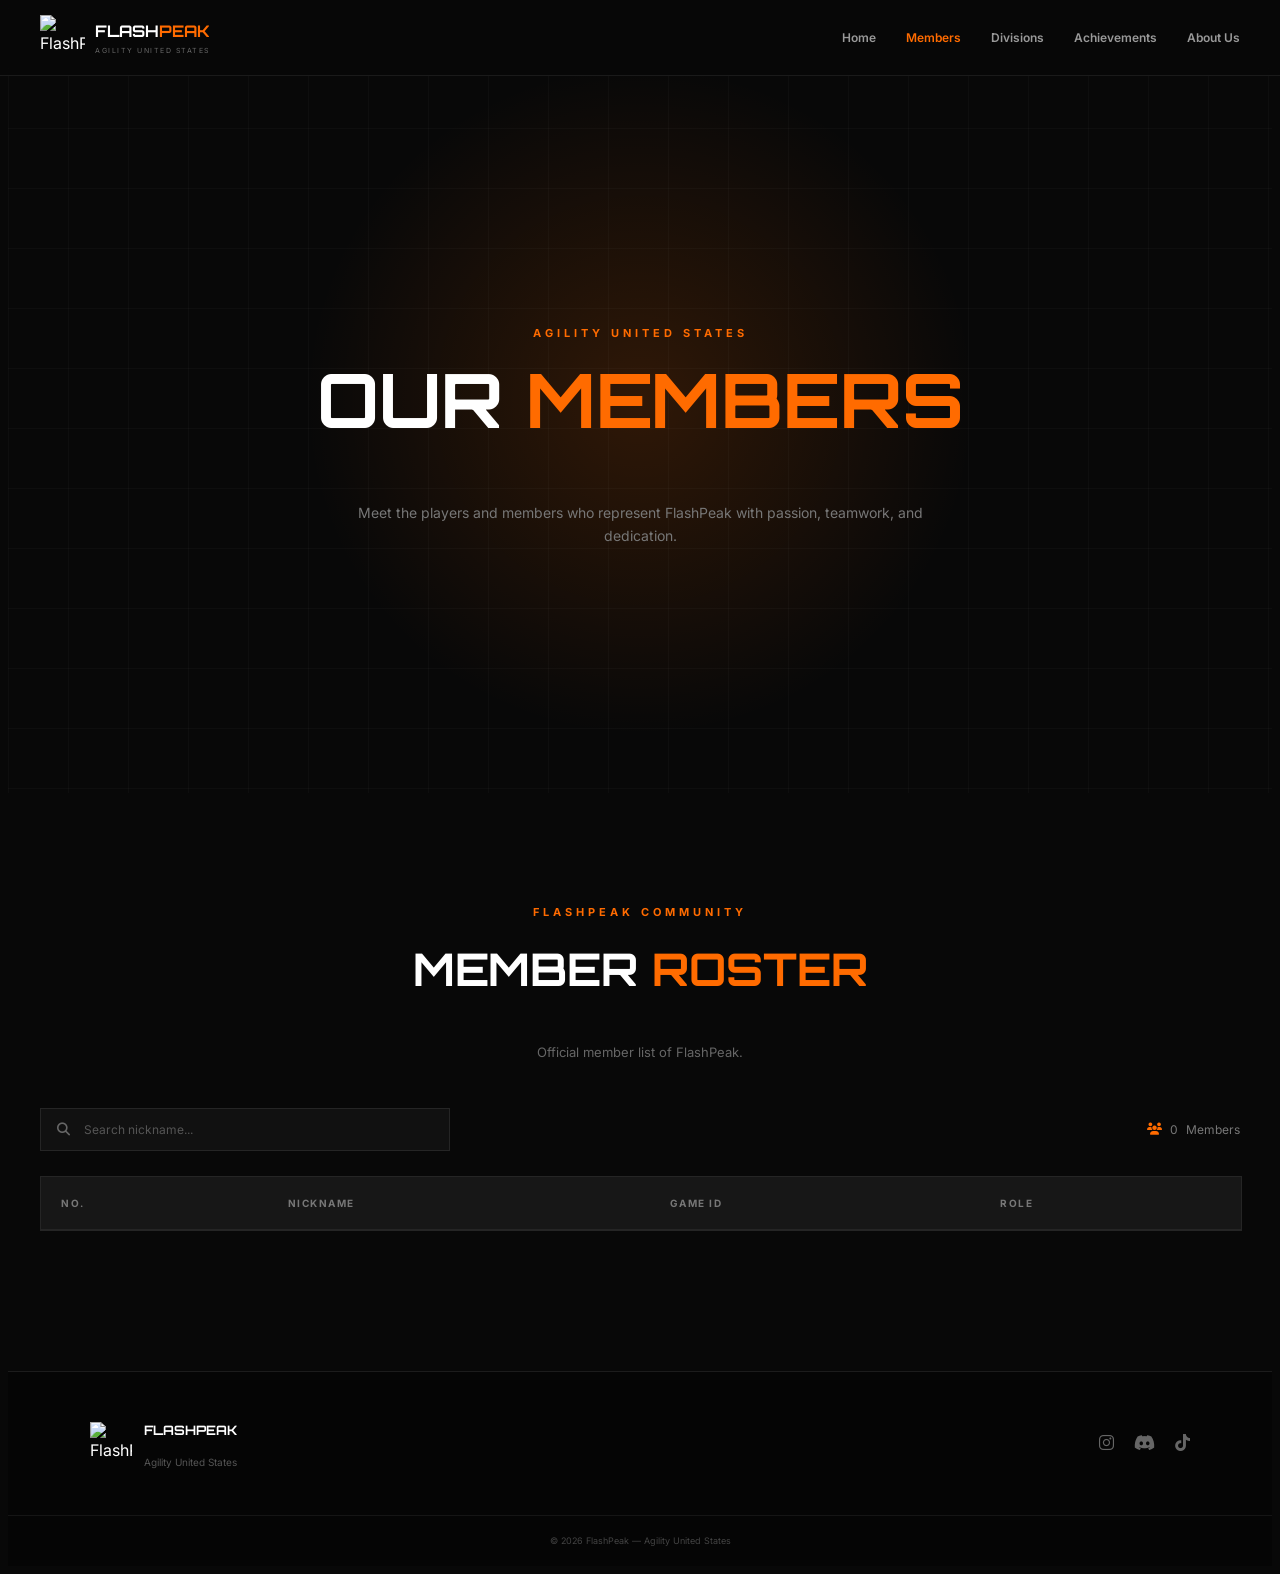
==== index.html @ 44b0809d "Update index.html" ====
<!DOCTYPE html>
<html lang="en">

<head>
    <meta charset="UTF-8">
    <meta name="viewport" content="width=device-width, initial-scale=1.0">

    <title>FlashPeak | Members</title>

    <!-- Google Font -->
    <link rel="preconnect" href="https://fonts.googleapis.com">
    <link rel="preconnect" href="https://fonts.gstatic.com" crossorigin>

    <link
        href="https://fonts.googleapis.com/css2?family=Inter:wght@400;500;600;700;800&family=Orbitron:wght@500;600;700;800&display=swap"
        rel="stylesheet">

    <!-- Font Awesome -->
    <link rel="stylesheet"
        href="https://cdnjs.cloudflare.com/ajax/libs/font-awesome/6.5.2/css/all.min.css">

    <link rel="stylesheet" href="style.css">
</head>

<body>

    <!-- ================= NAVBAR ================= -->

    <header class="navbar">

        <div class="nav-container">

            <a href="#" class="logo">

                <img src="assets/logo.png" alt="FlashPeak Logo">

                <div>
                    <span>FLASH</span><strong>PEAK</strong>
                    <small>AGILITY UNITED STATES</small>
                </div>

            </a>


            <nav class="nav-menu">

                <a href="#">Home</a>

                <a href="#" class="active">
                    Members
                </a>

                <a href="#">
                    Divisions
                </a>

                <a href="#">
                    Achievements
                </a>

                <a href="#">
                    About Us
                </a>

            </nav>


            <button class="menu-toggle" aria-label="Toggle menu">

                <i class="fa-solid fa-bars"></i>

            </button>

        </div>

    </header>


    <!-- ================= MEMBER HERO ================= -->

    <section class="member-hero">

        <div class="hero-content">

            <p class="label">
                AGILITY UNITED STATES
            </p>

            <h1>
                OUR <span>MEMBERS</span>
            </h1>

            <p>
                Meet the players and members who represent
                FlashPeak with passion, teamwork, and dedication.
            </p>

        </div>

    </section>


    <!-- ================= MEMBERS ================= -->

    <section class="members-section">

        <div class="section-title">

            <p class="label">
                FLASHPEAK COMMUNITY
            </p>

            <h2>
                MEMBER <span>ROSTER</span>
            </h2>

            <p>
                Official member list of FlashPeak.
            </p>

        </div>


        <!-- ================= SEARCH ================= -->

        <div class="member-tools">

            <div class="search-box">

                <i class="fa-solid fa-magnifying-glass"></i>

                <input
                    type="text"
                    id="searchMember"
                    placeholder="Search nickname..."
                    autocomplete="off">

            </div>


            <div class="member-count">

                <i class="fa-solid fa-users"></i>

                <span id="memberCount">0</span>

                Members

            </div>

        </div>


        <!-- ================= MEMBER TABLE ================= -->

        <div class="table-container">

            <table id="memberTable">

                <thead>

                    <tr>

                        <th>NO.</th>

                        <th>NICKNAME</th>

                        <th>GAME ID</th>

                        <th>ROLE</th>

                    </tr>

                </thead>


                <!--
                    DATA MEMBER AKAN DIMASUKKAN
                    OTOMATIS DARI GOOGLE SHEETS
                    MELALUI script.js
                -->

                <tbody id="memberTableBody">

                </tbody>


            </table>

        </div>

    </section>


    <!-- ================= FOOTER ================= -->

    <footer>

        <div class="footer-content">

            <div class="footer-brand">

                <img
                    src="assets/logo.png"
                    alt="FlashPeak">

                <div>

                    <h3>
                        FLASHPEAK
                    </h3>

                    <p>
                        Agility United States
                    </p>

                </div>

            </div>


            <div class="social">

                <a href="#" aria-label="Instagram">

                    <i class="fa-brands fa-instagram"></i>

                </a>


                <a href="#" aria-label="Discord">

                    <i class="fa-brands fa-discord"></i>

                </a>


                <a href="#" aria-label="TikTok">

                    <i class="fa-brands fa-tiktok"></i>

                </a>

            </div>

        </div>


        <div class="copyright">

            © 2026 FlashPeak — Agility United States

        </div>

    </footer>


    <!-- ================= JAVASCRIPT ================= -->

    <script src="script.js"></script>

</body>

</html>
---- style.css ----
```css
/* =====================================
   GLOBAL
===================================== */

* {
    margin: 0;
    padding: 0;
    box-sizing: border-box;
}

html {
    scroll-behavior: smooth;
}

body {
    font-family: "Inter", sans-serif;
    background: #080808;
    color: #ffffff;
    line-height: 1.6;
}

a {
    text-decoration: none;
    color: inherit;
}

button,
input {
    font-family: inherit;
}

:root {
    --orange: #ff6b00;
    --orange-light: #ff9138;
    --dark: #080808;
    --dark-2: #101010;
    --dark-3: #171717;
    --border: #252525;
    --gray: #888;
}


/* =====================================
   NAVBAR
===================================== */

.navbar {
    position: fixed;
    top: 0;
    left: 0;

    width: 100%;

    z-index: 1000;

    background: rgba(8, 8, 8, 0.92);

    backdrop-filter: blur(15px);

    border-bottom: 1px solid rgba(255,255,255,0.08);
}

.nav-container {
    max-width: 1200px;

    margin: auto;

    padding: 15px 30px;

    display: flex;
    align-items: center;
    justify-content: space-between;
}


/* LOGO */

.logo {
    display: flex;
    align-items: center;

    gap: 10px;
}

.logo img {
    width: 45px;
    height: 45px;

    object-fit: contain;
}

.logo span {
    font-family: "Orbitron", sans-serif;

    font-size: 16px;

    font-weight: 700;
}

.logo strong {
    font-family: "Orbitron", sans-serif;

    color: var(--orange);

    font-size: 16px;
}

.logo small {
    display: block;

    color: #666;

    font-size: 7px;

    letter-spacing: 1.5px;
}


/* NAV MENU */

.nav-menu {
    display: flex;

    gap: 30px;
}

.nav-menu a {
    color: #999;

    font-size: 12px;

    font-weight: 600;

    transition: 0.3s;
}

.nav-menu a:hover,
.nav-menu a.active {
    color: var(--orange);
}


/* MOBILE BUTTON */

.menu-toggle {
    display: none;

    background: none;

    border: none;

    color: white;

    font-size: 22px;

    cursor: pointer;
}


/* =====================================
   HERO
===================================== */

.member-hero {
    min-height: 65vh;

    display: flex;
    align-items: center;
    justify-content: center;

    text-align: center;

    padding: 130px 25px 70px;

    position: relative;

    background:
        radial-gradient(
            circle at center,
            rgba(255, 107, 0, 0.16),
            transparent 45%
        ),
        #080808;

    overflow: hidden;
}


/* Grid background */

.member-hero::before {

    content: "";

    position: absolute;

    inset: 0;

    background-image:
        linear-gradient(
            rgba(255,255,255,0.025) 1px,
            transparent 1px
        ),
        linear-gradient(
            90deg,
            rgba(255,255,255,0.025) 1px,
            transparent 1px
        );

    background-size: 60px 60px;
}


.hero-content {
    position: relative;

    max-width: 700px;
}

.label {
    color: var(--orange);

    font-size: 11px;

    font-weight: 700;

    letter-spacing: 4px;
}

.hero-content h1 {
    margin-top: 15px;

    font-family: "Orbitron", sans-serif;

    font-size: clamp(40px, 7vw, 75px);

    line-height: 1.1;
}

.hero-content h1 span {
    color: var(--orange);
}

.hero-content > p:last-child {
    max-width: 600px;

    margin: 20px auto 0;

    color: #777;

    font-size: 14px;
}


/* =====================================
   MEMBERS SECTION
===================================== */

.members-section {

    max-width: 1200px;

    margin: auto;

    padding: 100px 30px;
}


/* SECTION TITLE */

.section-title {
    text-align: center;

    margin-bottom: 45px;
}

.section-title h2 {
    margin-top: 10px;

    font-family: "Orbitron", sans-serif;

    font-size: clamp(30px, 5vw, 45px);
}

.section-title h2 span {
    color: var(--orange);
}

.section-title > p:last-child {
    margin-top: 10px;

    color: #666;

    font-size: 13px;
}


/* =====================================
   SEARCH
===================================== */

.member-tools {

    display: flex;

    align-items: center;

    justify-content: space-between;

    gap: 20px;

    margin-bottom: 25px;
}


.search-box {

    width: 350px;

    position: relative;
}


.search-box i {

    position: absolute;

    left: 17px;

    top: 50%;

    transform: translateY(-50%);

    color: #666;

    font-size: 13px;
}


.search-box input {

    width: 100%;

    padding: 13px 15px 13px 43px;

    background: #111;

    border: 1px solid var(--border);

    outline: none;

    color: white;

    font-size: 12px;

    transition: 0.3s;
}


.search-box input:focus {

    border-color: var(--orange);
}


.search-box input::placeholder {

    color: #555;
}


.member-count {

    color: #777;

    font-size: 12px;

    display: flex;

    align-items: center;

    gap: 8px;
}


.member-count i {

    color: var(--orange);
}


/* =====================================
   TABLE
===================================== */

.table-container {

    width: 100%;

    overflow-x: auto;

    background: #101010;

    border: 1px solid var(--border);
}


table {

    width: 100%;

    border-collapse: collapse;

    min-width: 650px;
}


thead {

    background: #171717;
}


th {

    padding: 18px 20px;

    text-align: left;

    color: #777;

    font-size: 10px;

    letter-spacing: 1.5px;

    font-weight: 700;

    border-bottom: 1px solid var(--border);
}


td {

    padding: 17px 20px;

    border-bottom: 1px solid #1d1d1d;

    font-size: 13px;

    color: #aaa;
}


tbody tr {

    transition: 0.25s;
}


tbody tr:hover {

    background: #171717;
}


tbody tr:last-child td {

    border-bottom: none;
}


/* NUMBER */

td:first-child {

    width: 70px;

    color: #555;

    font-family: "Orbitron", sans-serif;

    font-size: 10px;
}


/* NICKNAME */

.nickname {

    color: white;

    font-weight: 700;
}


/* GAME ID */

td:nth-child(3) {

    color: #777;

    font-family: monospace;

    letter-spacing: 1px;
}


/* =====================================
   ROLE
===================================== */

.role {

    display: inline-flex;

    align-items: center;

    gap: 7px;

    padding: 6px 10px;

    font-size: 9px;

    font-weight: 700;

    text-transform: uppercase;

    letter-spacing: 0.5px;
}


/* LEADER */

.role.leader {

    color: var(--orange);

    background: rgba(255, 107, 0, 0.1);

    border: 1px solid rgba(255, 107, 0, 0.2);
}


/* CAPTAIN */

.role.captain {

    color: #ff9b55;

    background: rgba(255, 155, 85, 0.08);

    border: 1px solid rgba(255, 155, 85, 0.18);
}


/* PLAYER */

.role.player {

    color: #aaa;

    background: #1a1a1a;

    border: 1px solid #292929;
}


/* STAFF */

.role.staff {

    color: #ddd;

    background: #202020;

    border: 1px solid #303030;
}


/* =====================================
   FOOTER
===================================== */

footer {

    margin-top: 40px;

    background: #050505;

    border-top: 1px solid #1c1c1c;
}


.footer-content {

    max-width: 1100px;

    margin: auto;

    padding: 35px 30px;

    display: flex;

    justify-content: space-between;

    align-items: center;
}


.footer-brand {

    display: flex;

    align-items: center;

    gap: 12px;
}


.footer-brand img {

    width: 42px;

    height: 42px;

    object-fit: contain;
}


.footer-brand h3 {

    font-family: "Orbitron", sans-serif;

    font-size: 13px;
}


.footer-brand p {

    color: #555;

    font-size: 10px;
}


.social {

    display: flex;

    gap: 20px;
}


.social a {

    color: #666;

    font-size: 17px;

    transition: 0.3s;
}


.social a:hover {

    color: var(--orange);
}


.copyright {

    border-top: 1px solid #151515;

    text-align: center;

    padding: 18px;

    color: #444;

    font-size: 9px;
}


/* =====================================
   RESPONSIVE
===================================== */

@media (max-width: 750px) {

    .nav-menu {

        display: none;

        position: absolute;

        top: 75px;

        left: 0;

        width: 100%;

        padding: 25px 30px;

        background: #0c0c0c;

        border-bottom: 1px solid #222;

        flex-direction: column;

        gap: 20px;
    }


    .nav-menu.show {

        display: flex;
    }


    .menu-toggle {

        display: block;
    }


    .member-tools {

        flex-direction: column;

        align-items: stretch;
    }


    .search-box {

        width: 100%;
    }


    .member-count {

        justify-content: flex-end;
    }

}


@media (max-width: 500px) {

    .nav-container {

        padding: 13px 20px;
    }


    .members-section {

        padding: 80px 20px;
    }


    .member-hero {

        min-height: 55vh;
    }


    .hero-content h1 {

        font-size: 38px;
    }


    .table-container {

        border-left: none;

        border-right: none;
    }


    .footer-content {

        flex-direction: column;

        gap: 25px;

        text-align: center;
    }

}
```
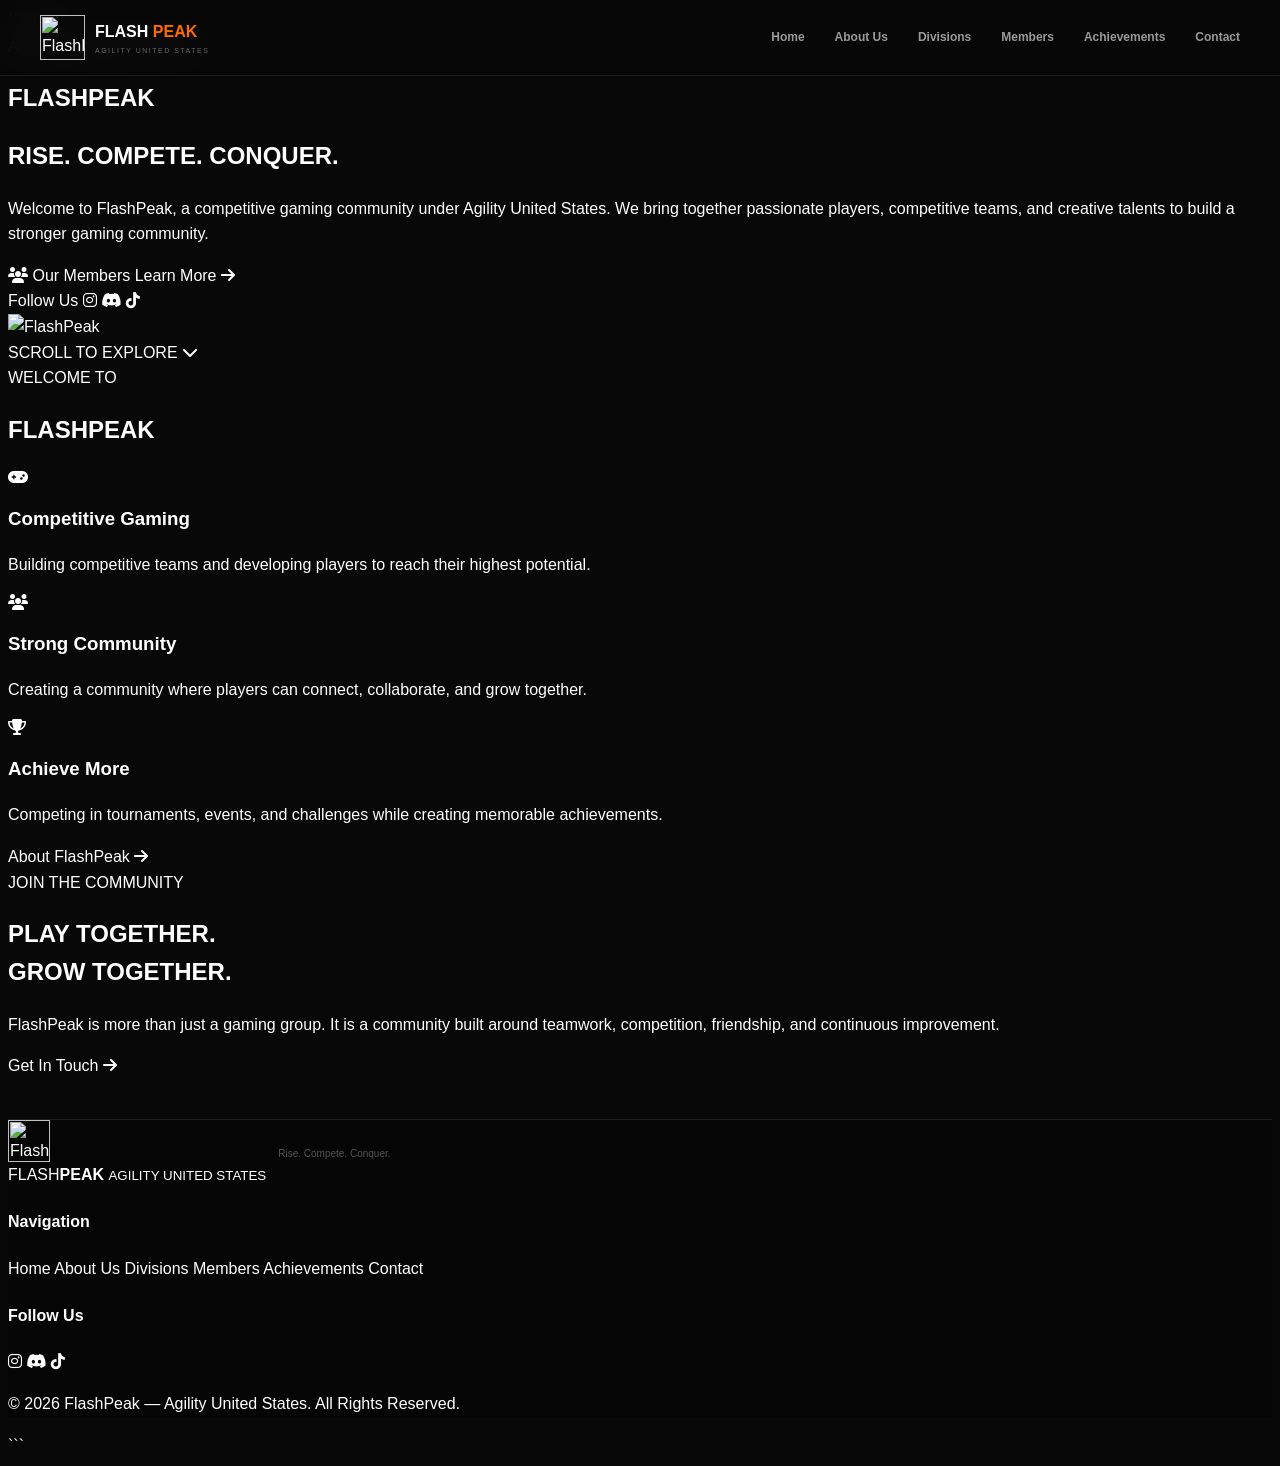
==== commit 1b622d6c: "Update index.html" ====
--- a/index.html
+++ b/index.html
@@ -1,264 +1,660 @@
+```html
 <!DOCTYPE html>
 <html lang="en">
 
 <head>
+
     <meta charset="UTF-8">
     <meta name="viewport" content="width=device-width, initial-scale=1.0">
 
-    <title>FlashPeak | Members</title>
-
-    <!-- Google Font -->
-    <link rel="preconnect" href="https://fonts.googleapis.com">
-    <link rel="preconnect" href="https://fonts.gstatic.com" crossorigin>
-
+    <title>FlashPeak | Agility United States</title>
+
+    <!-- Font Awesome -->
     <link
-        href="https://fonts.googleapis.com/css2?family=Inter:wght@400;500;600;700;800&family=Orbitron:wght@500;600;700;800&display=swap"
-        rel="stylesheet">
-
-    <!-- Font Awesome -->
-    <link rel="stylesheet"
-        href="https://cdnjs.cloudflare.com/ajax/libs/font-awesome/6.5.2/css/all.min.css">
-
+        rel="stylesheet"
+        href="https://cdnjs.cloudflare.com/ajax/libs/font-awesome/6.5.2/css/all.min.css"
+    >
+
+    <!-- CSS -->
     <link rel="stylesheet" href="style.css">
+
 </head>
 
+
 <body>
 
-    <!-- ================= NAVBAR ================= -->
+
+    <!-- ==============================
+         NAVBAR
+    ============================== -->
 
     <header class="navbar">
 
         <div class="nav-container">
 
-            <a href="#" class="logo">
-
-                <img src="assets/logo.png" alt="FlashPeak Logo">
-
-                <div>
-                    <span>FLASH</span><strong>PEAK</strong>
-                    <small>AGILITY UNITED STATES</small>
-                </div>
-
-            </a>
-
-
-            <nav class="nav-menu">
-
-                <a href="#">Home</a>
-
-                <a href="#" class="active">
-                    Members
-                </a>
-
-                <a href="#">
-                    Divisions
-                </a>
-
-                <a href="#">
-                    Achievements
-                </a>
-
-                <a href="#">
-                    About Us
-                </a>
-
-            </nav>
-
-
-            <button class="menu-toggle" aria-label="Toggle menu">
-
-                <i class="fa-solid fa-bars"></i>
-
-            </button>
-
-        </div>
-
-    </header>
-
-
-    <!-- ================= MEMBER HERO ================= -->
-
-    <section class="member-hero">
-
-        <div class="hero-content">
-
-            <p class="label">
-                AGILITY UNITED STATES
-            </p>
-
-            <h1>
-                OUR <span>MEMBERS</span>
-            </h1>
-
-            <p>
-                Meet the players and members who represent
-                FlashPeak with passion, teamwork, and dedication.
-            </p>
-
-        </div>
-
-    </section>
-
-
-    <!-- ================= MEMBERS ================= -->
-
-    <section class="members-section">
-
-        <div class="section-title">
-
-            <p class="label">
-                FLASHPEAK COMMUNITY
-            </p>
-
-            <h2>
-                MEMBER <span>ROSTER</span>
-            </h2>
-
-            <p>
-                Official member list of FlashPeak.
-            </p>
-
-        </div>
-
-
-        <!-- ================= SEARCH ================= -->
-
-        <div class="member-tools">
-
-            <div class="search-box">
-
-                <i class="fa-solid fa-magnifying-glass"></i>
-
-                <input
-                    type="text"
-                    id="searchMember"
-                    placeholder="Search nickname..."
-                    autocomplete="off">
-
-            </div>
-
-
-            <div class="member-count">
-
-                <i class="fa-solid fa-users"></i>
-
-                <span id="memberCount">0</span>
-
-                Members
-
-            </div>
-
-        </div>
-
-
-        <!-- ================= MEMBER TABLE ================= -->
-
-        <div class="table-container">
-
-            <table id="memberTable">
-
-                <thead>
-
-                    <tr>
-
-                        <th>NO.</th>
-
-                        <th>NICKNAME</th>
-
-                        <th>GAME ID</th>
-
-                        <th>ROLE</th>
-
-                    </tr>
-
-                </thead>
-
-
-                <!--
-                    DATA MEMBER AKAN DIMASUKKAN
-                    OTOMATIS DARI GOOGLE SHEETS
-                    MELALUI script.js
-                -->
-
-                <tbody id="memberTableBody">
-
-                </tbody>
-
-
-            </table>
-
-        </div>
-
-    </section>
-
-
-    <!-- ================= FOOTER ================= -->
-
-    <footer>
-
-        <div class="footer-content">
-
-            <div class="footer-brand">
+
+            <!-- LOGO -->
+
+            <a href="index.html" class="logo">
 
                 <img
                     src="assets/logo.png"
-                    alt="FlashPeak">
-
-                <div>
-
-                    <h3>
-                        FLASHPEAK
-                    </h3>
+                    alt="FlashPeak Logo"
+                >
+
+                <div class="logo-text">
+
+                    <span>FLASH</span>
+                    <strong>PEAK</strong>
+
+                    <small>
+                        AGILITY UNITED STATES
+                    </small>
+
+                </div>
+
+            </a>
+
+
+            <!-- NAVIGATION -->
+
+            <nav class="nav-menu">
+
+                <a
+                    href="index.html"
+                    class="nav-link active"
+                >
+                    Home
+                </a>
+
+                <a
+                    href="about.html"
+                    class="nav-link"
+                >
+                    About Us
+                </a>
+
+                <a
+                    href="divisions.html"
+                    class="nav-link"
+                >
+                    Divisions
+                </a>
+
+                <a
+                    href="members.html"
+                    class="nav-link"
+                >
+                    Members
+                </a>
+
+                <a
+                    href="achievements.html"
+                    class="nav-link"
+                >
+                    Achievements
+                </a>
+
+                <a
+                    href="contact.html"
+                    class="nav-link"
+                >
+                    Contact
+                </a>
+
+            </nav>
+
+
+            <!-- MOBILE MENU -->
+
+            <button
+                class="menu-toggle"
+                aria-label="Open navigation menu"
+            >
+
+                <i class="fa-solid fa-bars"></i>
+
+            </button>
+
+
+        </div>
+
+    </header>
+
+
+
+    <!-- ==============================
+         HOME
+    ============================== -->
+
+    <main>
+
+
+        <section class="home-section">
+
+
+            <!-- Background Decoration -->
+
+            <div class="home-overlay"></div>
+
+
+            <div class="home-container">
+
+
+                <!-- LEFT CONTENT -->
+
+                <div class="home-content">
+
+
+                    <span class="home-label">
+
+                        AGILITY UNITED STATES
+
+                    </span>
+
+
+                    <h1>
+
+                        FLASH<span>PEAK</span>
+
+                    </h1>
+
+
+                    <h2>
+
+                        RISE. COMPETE. CONQUER.
+
+                    </h2>
+
 
                     <p>
-                        Agility United States
+
+                        Welcome to FlashPeak, a competitive gaming
+                        community under Agility United States.
+                        We bring together passionate players,
+                        competitive teams, and creative talents
+                        to build a stronger gaming community.
+
                     </p>
 
-                </div>
+
+                    <!-- BUTTONS -->
+
+                    <div class="home-buttons">
+
+                        <a
+                            href="members.html"
+                            class="btn btn-primary"
+                        >
+
+                            <i class="fa-solid fa-users"></i>
+
+                            Our Members
+
+                        </a>
+
+
+                        <a
+                            href="about.html"
+                            class="btn btn-outline"
+                        >
+
+                            Learn More
+
+                            <i class="fa-solid fa-arrow-right"></i>
+
+                        </a>
+
+                    </div>
+
+
+                    <!-- SOCIAL MEDIA -->
+
+                    <div class="home-social">
+
+                        <span>
+                            Follow Us
+                        </span>
+
+
+                        <a
+                            href="#"
+                            aria-label="Instagram"
+                        >
+
+                            <i class="fa-brands fa-instagram"></i>
+
+                        </a>
+
+
+                        <a
+                            href="#"
+                            aria-label="Discord"
+                        >
+
+                            <i class="fa-brands fa-discord"></i>
+
+                        </a>
+
+
+                        <a
+                            href="#"
+                            aria-label="TikTok"
+                        >
+
+                            <i class="fa-brands fa-tiktok"></i>
+
+                        </a>
+
+                    </div>
+
+
+                </div>
+
+
+
+                <!-- RIGHT LOGO -->
+
+                <div class="home-logo">
+
+
+                    <div class="logo-glow"></div>
+
+
+                    <img
+                        src="assets/logo.png"
+                        alt="FlashPeak"
+                    >
+
+
+                </div>
+
 
             </div>
 
 
-            <div class="social">
-
-                <a href="#" aria-label="Instagram">
-
-                    <i class="fa-brands fa-instagram"></i>
-
-                </a>
-
-
-                <a href="#" aria-label="Discord">
-
-                    <i class="fa-brands fa-discord"></i>
-
-                </a>
-
-
-                <a href="#" aria-label="TikTok">
-
-                    <i class="fa-brands fa-tiktok"></i>
-
-                </a>
+            <!-- SCROLL INDICATOR -->
+
+            <div class="scroll-indicator">
+
+                <span>
+                    SCROLL TO EXPLORE
+                </span>
+
+                <i class="fa-solid fa-chevron-down"></i>
 
             </div>
 
+
+        </section>
+
+
+
+        <!-- ==============================
+             QUICK INTRO
+        ============================== -->
+
+        <section class="home-intro">
+
+
+            <div class="section-container">
+
+
+                <div class="section-heading">
+
+                    <span>
+                        WELCOME TO
+                    </span>
+
+                    <h2>
+                        FLASH<span>PEAK</span>
+                    </h2>
+
+                </div>
+
+
+                <div class="intro-grid">
+
+
+                    <!-- CARD 1 -->
+
+                    <div class="intro-card">
+
+                        <div class="intro-icon">
+
+                            <i class="fa-solid fa-gamepad"></i>
+
+                        </div>
+
+                        <h3>
+                            Competitive Gaming
+                        </h3>
+
+                        <p>
+
+                            Building competitive teams
+                            and developing players to reach
+                            their highest potential.
+
+                        </p>
+
+                    </div>
+
+
+
+                    <!-- CARD 2 -->
+
+                    <div class="intro-card">
+
+                        <div class="intro-icon">
+
+                            <i class="fa-solid fa-users"></i>
+
+                        </div>
+
+                        <h3>
+                            Strong Community
+                        </h3>
+
+                        <p>
+
+                            Creating a community where
+                            players can connect, collaborate,
+                            and grow together.
+
+                        </p>
+
+                    </div>
+
+
+
+                    <!-- CARD 3 -->
+
+                    <div class="intro-card">
+
+                        <div class="intro-icon">
+
+                            <i class="fa-solid fa-trophy"></i>
+
+                        </div>
+
+                        <h3>
+                            Achieve More
+                        </h3>
+
+                        <p>
+
+                            Competing in tournaments,
+                            events, and challenges while
+                            creating memorable achievements.
+
+                        </p>
+
+                    </div>
+
+
+                </div>
+
+
+                <!-- ABOUT BUTTON -->
+
+                <div class="intro-button">
+
+                    <a
+                        href="about.html"
+                        class="btn btn-outline"
+                    >
+
+                        About FlashPeak
+
+                        <i class="fa-solid fa-arrow-right"></i>
+
+                    </a>
+
+                </div>
+
+
+            </div>
+
+
+        </section>
+
+
+
+        <!-- ==============================
+             FEATURED SECTION
+        ============================== -->
+
+        <section class="home-featured">
+
+
+            <div class="section-container">
+
+
+                <div class="featured-content">
+
+
+                    <span class="home-label">
+                        JOIN THE COMMUNITY
+                    </span>
+
+
+                    <h2>
+
+                        PLAY TOGETHER.
+                        <br>
+                        <span>GROW TOGETHER.</span>
+
+                    </h2>
+
+
+                    <p>
+
+                        FlashPeak is more than just a gaming
+                        group. It is a community built around
+                        teamwork, competition, friendship,
+                        and continuous improvement.
+
+                    </p>
+
+
+                    <a
+                        href="contact.html"
+                        class="btn btn-primary"
+                    >
+
+                        Get In Touch
+
+                        <i class="fa-solid fa-arrow-right"></i>
+
+                    </a>
+
+
+                </div>
+
+
+            </div>
+
+
+        </section>
+
+
+    </main>
+
+
+
+    <!-- ==============================
+         FOOTER
+    ============================== -->
+
+    <footer class="footer">
+
+
+        <div class="footer-container">
+
+
+            <!-- BRAND -->
+
+            <div class="footer-brand">
+
+
+                <a
+                    href="index.html"
+                    class="footer-logo"
+                >
+
+                    <img
+                        src="assets/logo.png"
+                        alt="FlashPeak Logo"
+                    >
+
+
+                    <div>
+
+                        <span>
+                            FLASH<strong>PEAK</strong>
+                        </span>
+
+                        <small>
+                            AGILITY UNITED STATES
+                        </small>
+
+                    </div>
+
+                </a>
+
+
+                <p>
+
+                    Rise. Compete. Conquer.
+
+                </p>
+
+
+            </div>
+
+
+
+            <!-- LINKS -->
+
+            <div class="footer-links">
+
+
+                <h4>
+                    Navigation
+                </h4>
+
+
+                <a href="index.html">
+                    Home
+                </a>
+
+                <a href="about.html">
+                    About Us
+                </a>
+
+                <a href="divisions.html">
+                    Divisions
+                </a>
+
+                <a href="members.html">
+                    Members
+                </a>
+
+                <a href="achievements.html">
+                    Achievements
+                </a>
+
+                <a href="contact.html">
+                    Contact
+                </a>
+
+
+            </div>
+
+
+
+            <!-- SOCIAL -->
+
+            <div class="footer-social">
+
+
+                <h4>
+                    Follow Us
+                </h4>
+
+
+                <div class="social-icons">
+
+
+                    <a
+                        href="#"
+                        aria-label="Instagram"
+                    >
+
+                        <i class="fa-brands fa-instagram"></i>
+
+                    </a>
+
+
+                    <a
+                        href="#"
+                        aria-label="Discord"
+                    >
+
+                        <i class="fa-brands fa-discord"></i>
+
+                    </a>
+
+
+                    <a
+                        href="#"
+                        aria-label="TikTok"
+                    >
+
+                        <i class="fa-brands fa-tiktok"></i>
+
+                    </a>
+
+
+                </div>
+
+
+            </div>
+
+
         </div>
 
 
-        <div class="copyright">
-
-            © 2026 FlashPeak — Agility United States
+
+        <!-- COPYRIGHT -->
+
+        <div class="footer-bottom">
+
+
+            <p>
+
+                © 2026 FlashPeak — Agility United States.
+                All Rights Reserved.
+
+            </p>
+
 
         </div>
 
+
     </footer>
 
 
-    <!-- ================= JAVASCRIPT ================= -->
+
+    <!-- ==============================
+         JAVASCRIPT
+    ============================== -->
 
     <script src="script.js"></script>
 
+
 </body>
 
 </html>
+```
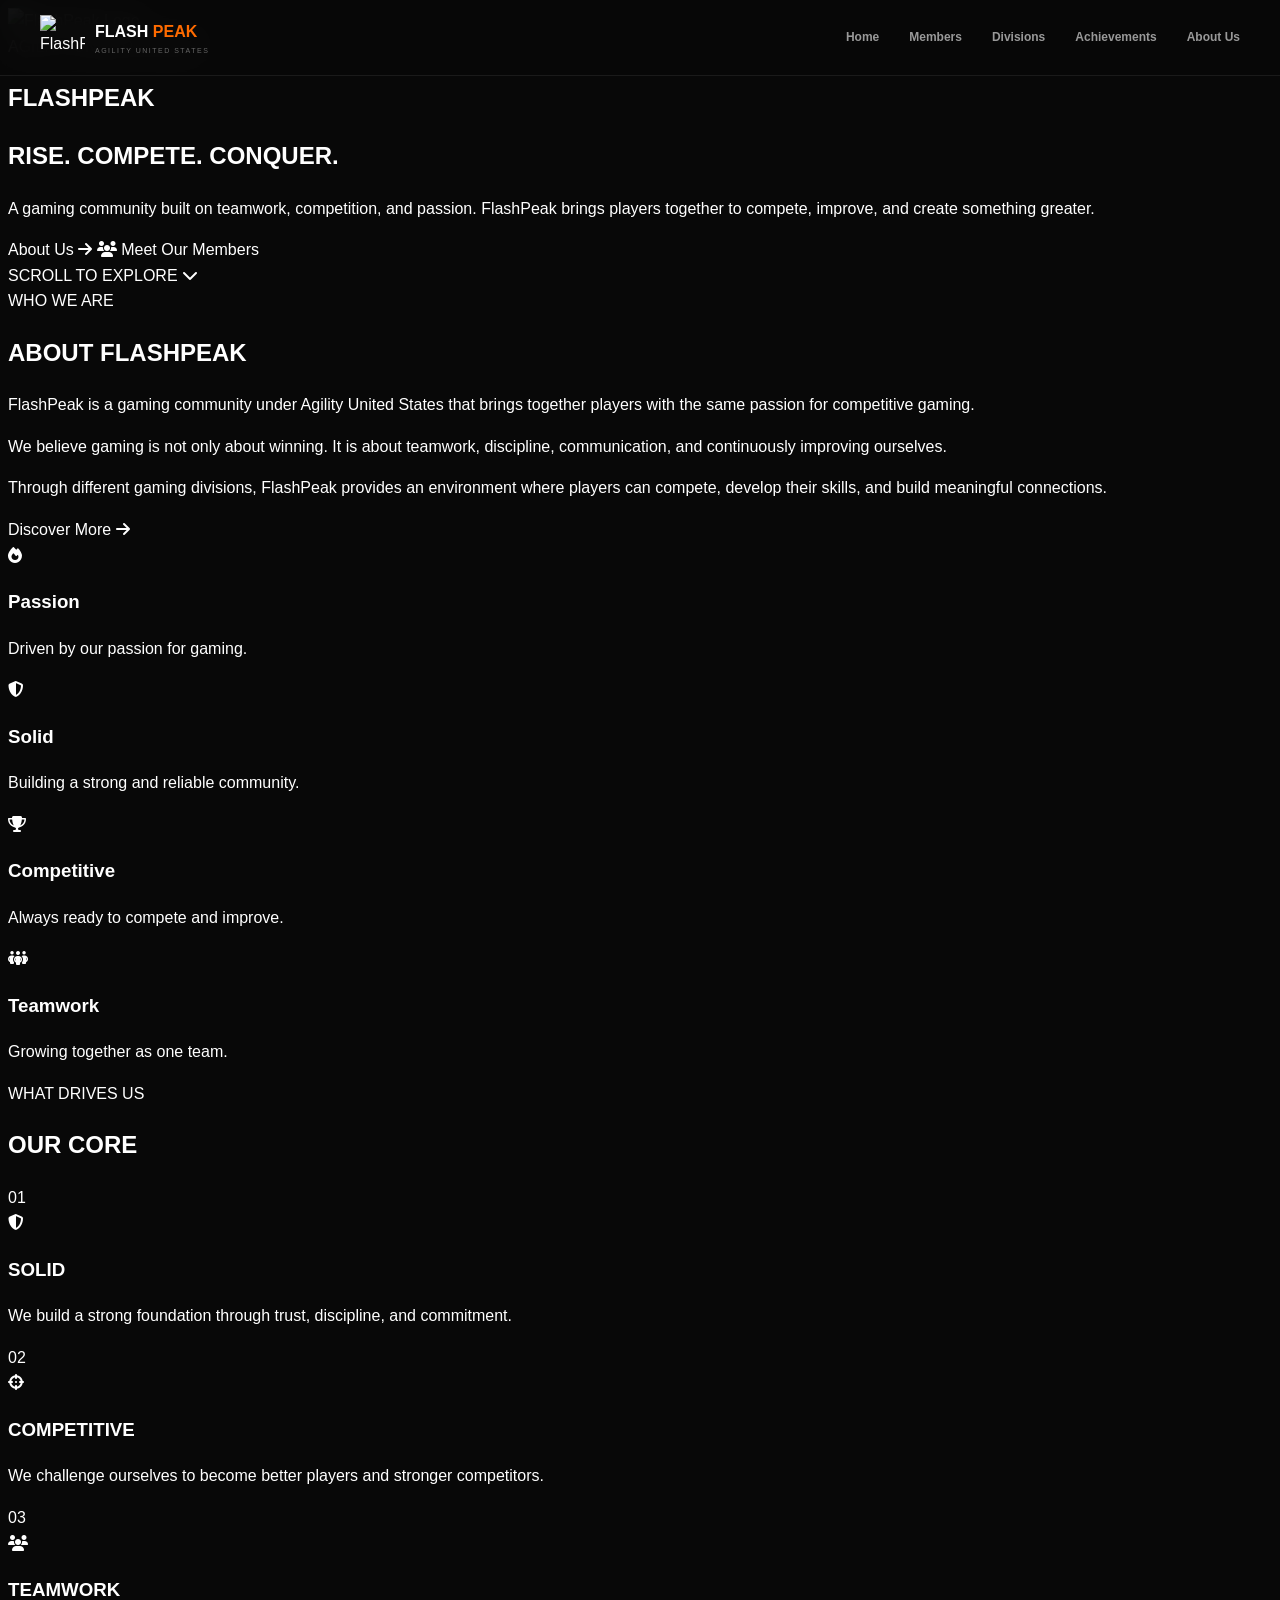
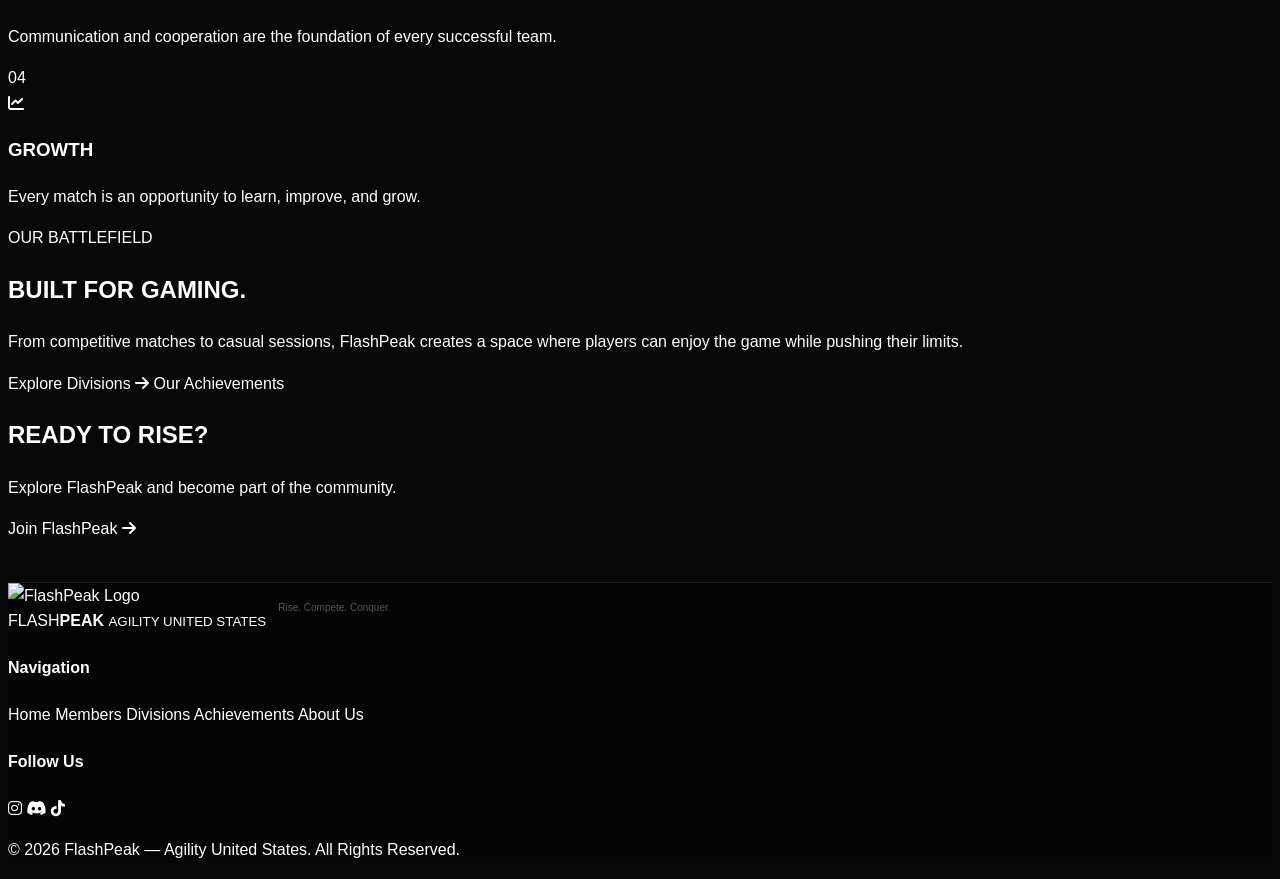
==== commit 5c8f36d2: "Update index.html" ====
--- a/index.html
+++ b/index.html
@@ -1,22 +1,32 @@
-```html
 <!DOCTYPE html>
 <html lang="en">
 
 <head>
 
     <meta charset="UTF-8">
-    <meta name="viewport" content="width=device-width, initial-scale=1.0">
+
+    <meta
+        name="viewport"
+        content="width=device-width, initial-scale=1.0"
+    >
 
     <title>FlashPeak | Agility United States</title>
 
+
     <!-- Font Awesome -->
+
     <link
         rel="stylesheet"
         href="https://cdnjs.cloudflare.com/ajax/libs/font-awesome/6.5.2/css/all.min.css"
     >
 
+
     <!-- CSS -->
-    <link rel="stylesheet" href="style.css">
+
+    <link
+        rel="stylesheet"
+        href="style.css"
+    >
 
 </head>
 
@@ -35,7 +45,10 @@
 
             <!-- LOGO -->
 
-            <a href="index.html" class="logo">
+            <a
+                href="index.html"
+                class="logo"
+            >
 
                 <img
                     src="assets/logo.png"
@@ -54,6 +67,7 @@
                 </div>
 
             </a>
+
 
 
             <!-- NAVIGATION -->
@@ -67,6 +81,31 @@
                     Home
                 </a>
 
+
+                <a
+                    href="members.html"
+                    class="nav-link"
+                >
+                    Members
+                </a>
+
+
+                <a
+                    href="divisions.html"
+                    class="nav-link"
+                >
+                    Divisions
+                </a>
+
+
+                <a
+                    href="achievements.html"
+                    class="nav-link"
+                >
+                    Achievements
+                </a>
+
+
                 <a
                     href="about.html"
                     class="nav-link"
@@ -74,42 +113,15 @@
                     About Us
                 </a>
 
-                <a
-                    href="divisions.html"
-                    class="nav-link"
-                >
-                    Divisions
-                </a>
-
-                <a
-                    href="members.html"
-                    class="nav-link"
-                >
-                    Members
-                </a>
-
-                <a
-                    href="achievements.html"
-                    class="nav-link"
-                >
-                    Achievements
-                </a>
-
-                <a
-                    href="contact.html"
-                    class="nav-link"
-                >
-                    Contact
-                </a>
-
             </nav>
+
 
 
             <!-- MOBILE MENU -->
 
             <button
                 class="menu-toggle"
-                aria-label="Open navigation menu"
+                aria-label="Open navigation"
             >
 
                 <i class="fa-solid fa-bars"></i>
@@ -124,7 +136,7 @@
 
 
     <!-- ==============================
-         HOME
+         HERO
     ============================== -->
 
     <main>
@@ -133,15 +145,26 @@
         <section class="home-section">
 
 
-            <!-- Background Decoration -->
-
             <div class="home-overlay"></div>
 
 
             <div class="home-container">
 
 
-                <!-- LEFT CONTENT -->
+                <!-- LOGO -->
+
+                <div class="home-logo">
+
+                    <img
+                        src="assets/logo.png"
+                        alt="FlashPeak Logo"
+                    >
+
+                </div>
+
+
+
+                <!-- CONTENT -->
 
                 <div class="home-content">
 
@@ -169,111 +192,54 @@
 
                     <p>
 
-                        Welcome to FlashPeak, a competitive gaming
-                        community under Agility United States.
-                        We bring together passionate players,
-                        competitive teams, and creative talents
-                        to build a stronger gaming community.
+                        A gaming community built on
+                        teamwork, competition, and passion.
+                        FlashPeak brings players together
+                        to compete, improve, and create
+                        something greater.
 
                     </p>
 
 
-                    <!-- BUTTONS -->
+
+                    <!-- BUTTON -->
 
                     <div class="home-buttons">
+
+                        <a
+                            href="about.html"
+                            class="btn btn-primary"
+                        >
+
+                            About Us
+
+                            <i class="fa-solid fa-arrow-right"></i>
+
+                        </a>
+
 
                         <a
                             href="members.html"
-                            class="btn btn-primary"
-                        >
-
-                            <i class="fa-solid fa-users"></i>
-
-                            Our Members
-
-                        </a>
-
-
-                        <a
-                            href="about.html"
                             class="btn btn-outline"
                         >
 
-                            Learn More
-
-                            <i class="fa-solid fa-arrow-right"></i>
+                            <i class="fa-solid fa-users"></i>
+
+                            Meet Our Members
 
                         </a>
 
                     </div>
 
 
-                    <!-- SOCIAL MEDIA -->
-
-                    <div class="home-social">
-
-                        <span>
-                            Follow Us
-                        </span>
-
-
-                        <a
-                            href="#"
-                            aria-label="Instagram"
-                        >
-
-                            <i class="fa-brands fa-instagram"></i>
-
-                        </a>
-
-
-                        <a
-                            href="#"
-                            aria-label="Discord"
-                        >
-
-                            <i class="fa-brands fa-discord"></i>
-
-                        </a>
-
-
-                        <a
-                            href="#"
-                            aria-label="TikTok"
-                        >
-
-                            <i class="fa-brands fa-tiktok"></i>
-
-                        </a>
-
-                    </div>
-
-
                 </div>
 
 
-
-                <!-- RIGHT LOGO -->
-
-                <div class="home-logo">
-
-
-                    <div class="logo-glow"></div>
-
-
-                    <img
-                        src="assets/logo.png"
-                        alt="FlashPeak"
-                    >
-
-
-                </div>
-
-
             </div>
 
 
-            <!-- SCROLL INDICATOR -->
+
+            <!-- SCROLL -->
 
             <div class="scroll-indicator">
 
@@ -291,10 +257,10 @@
 
 
         <!-- ==============================
-             QUICK INTRO
+             ABOUT US
         ============================== -->
 
-        <section class="home-intro">
+        <section class="home-about">
 
 
             <div class="section-container">
@@ -303,38 +269,235 @@
                 <div class="section-heading">
 
                     <span>
-                        WELCOME TO
+                        WHO WE ARE
                     </span>
 
                     <h2>
-                        FLASH<span>PEAK</span>
+                        ABOUT <strong>FLASHPEAK</strong>
                     </h2>
 
                 </div>
 
 
-                <div class="intro-grid">
-
-
-                    <!-- CARD 1 -->
-
-                    <div class="intro-card">
-
-                        <div class="intro-icon">
-
-                            <i class="fa-solid fa-gamepad"></i>
+
+                <div class="about-grid">
+
+
+                    <!-- TEXT -->
+
+                    <div class="about-content">
+
+
+                        <p class="about-lead">
+
+                            FlashPeak is a gaming community
+                            under Agility United States that
+                            brings together players with the
+                            same passion for competitive gaming.
+
+                        </p>
+
+
+                        <p>
+
+                            We believe gaming is not only
+                            about winning. It is about teamwork,
+                            discipline, communication, and
+                            continuously improving ourselves.
+
+                        </p>
+
+
+                        <p>
+
+                            Through different gaming divisions,
+                            FlashPeak provides an environment
+                            where players can compete,
+                            develop their skills, and build
+                            meaningful connections.
+
+                        </p>
+
+
+                        <a
+                            href="about.html"
+                            class="text-link"
+                        >
+
+                            Discover More
+
+                            <i class="fa-solid fa-arrow-right"></i>
+
+                        </a>
+
+
+                    </div>
+
+
+
+                    <!-- HIGHLIGHTS -->
+
+                    <div class="about-highlights">
+
+
+                        <div class="highlight-item">
+
+                            <div class="highlight-icon">
+
+                                <i class="fa-solid fa-fire"></i>
+
+                            </div>
+
+                            <div>
+
+                                <h3>
+                                    Passion
+                                </h3>
+
+                                <p>
+                                    Driven by our passion
+                                    for gaming.
+                                </p>
+
+                            </div>
 
                         </div>
 
+
+
+                        <div class="highlight-item">
+
+                            <div class="highlight-icon">
+
+                                <i class="fa-solid fa-shield-halved"></i>
+
+                            </div>
+
+                            <div>
+
+                                <h3>
+                                    Solid
+                                </h3>
+
+                                <p>
+                                    Building a strong and
+                                    reliable community.
+                                </p>
+
+                            </div>
+
+                        </div>
+
+
+
+                        <div class="highlight-item">
+
+                            <div class="highlight-icon">
+
+                                <i class="fa-solid fa-trophy"></i>
+
+                            </div>
+
+                            <div>
+
+                                <h3>
+                                    Competitive
+                                </h3>
+
+                                <p>
+                                    Always ready to compete
+                                    and improve.
+                                </p>
+
+                            </div>
+
+                        </div>
+
+
+
+                        <div class="highlight-item">
+
+                            <div class="highlight-icon">
+
+                                <i class="fa-solid fa-people-group"></i>
+
+                            </div>
+
+                            <div>
+
+                                <h3>
+                                    Teamwork
+                                </h3>
+
+                                <p>
+                                    Growing together as
+                                    one team.
+                                </p>
+
+                            </div>
+
+                        </div>
+
+
+                    </div>
+
+
+                </div>
+
+
+            </div>
+
+
+        </section>
+
+
+
+        <!-- ==============================
+             OUR VALUES
+        ============================== -->
+
+        <section class="values-section">
+
+
+            <div class="section-container">
+
+
+                <div class="section-heading">
+
+                    <span>
+                        WHAT DRIVES US
+                    </span>
+
+                    <h2>
+                        OUR <strong>CORE</strong>
+                    </h2>
+
+                </div>
+
+
+
+                <div class="values-grid">
+
+
+                    <!-- SOLID -->
+
+                    <div class="value-card">
+
+                        <div class="value-number">
+                            01
+                        </div>
+
+                        <i class="fa-solid fa-shield-halved"></i>
+
                         <h3>
-                            Competitive Gaming
+                            SOLID
                         </h3>
 
                         <p>
 
-                            Building competitive teams
-                            and developing players to reach
-                            their highest potential.
+                            We build a strong foundation
+                            through trust, discipline,
+                            and commitment.
 
                         </p>
 
@@ -342,25 +505,25 @@
 
 
 
-                    <!-- CARD 2 -->
-
-                    <div class="intro-card">
-
-                        <div class="intro-icon">
-
-                            <i class="fa-solid fa-users"></i>
-
+                    <!-- COMPETITIVE -->
+
+                    <div class="value-card">
+
+                        <div class="value-number">
+                            02
                         </div>
 
+                        <i class="fa-solid fa-crosshairs"></i>
+
                         <h3>
-                            Strong Community
+                            COMPETITIVE
                         </h3>
 
                         <p>
 
-                            Creating a community where
-                            players can connect, collaborate,
-                            and grow together.
+                            We challenge ourselves to
+                            become better players and
+                            stronger competitors.
 
                         </p>
 
@@ -368,48 +531,129 @@
 
 
 
-                    <!-- CARD 3 -->
-
-                    <div class="intro-card">
-
-                        <div class="intro-icon">
-
-                            <i class="fa-solid fa-trophy"></i>
-
+                    <!-- TEAMWORK -->
+
+                    <div class="value-card">
+
+                        <div class="value-number">
+                            03
                         </div>
 
+                        <i class="fa-solid fa-users"></i>
+
                         <h3>
-                            Achieve More
+                            TEAMWORK
                         </h3>
 
                         <p>
 
-                            Competing in tournaments,
-                            events, and challenges while
-                            creating memorable achievements.
+                            Communication and cooperation
+                            are the foundation of every
+                            successful team.
 
                         </p>
 
                     </div>
 
 
+
+                    <!-- GROWTH -->
+
+                    <div class="value-card">
+
+                        <div class="value-number">
+                            04
+                        </div>
+
+                        <i class="fa-solid fa-chart-line"></i>
+
+                        <h3>
+                            GROWTH
+                        </h3>
+
+                        <p>
+
+                            Every match is an opportunity
+                            to learn, improve, and grow.
+
+                        </p>
+
+                    </div>
+
+
                 </div>
 
 
-                <!-- ABOUT BUTTON -->
-
-                <div class="intro-button">
-
-                    <a
-                        href="about.html"
-                        class="btn btn-outline"
-                    >
-
-                        About FlashPeak
-
-                        <i class="fa-solid fa-arrow-right"></i>
-
-                    </a>
+            </div>
+
+
+        </section>
+
+
+
+        <!-- ==============================
+             GAMING
+        ============================== -->
+
+        <section class="gaming-section">
+
+
+            <div class="section-container">
+
+
+                <div class="gaming-content">
+
+
+                    <span class="home-label">
+
+                        OUR BATTLEFIELD
+
+                    </span>
+
+
+                    <h2>
+
+                        BUILT FOR
+                        <strong>GAMING.</strong>
+
+                    </h2>
+
+
+                    <p>
+
+                        From competitive matches to
+                        casual sessions, FlashPeak creates
+                        a space where players can enjoy
+                        the game while pushing their limits.
+
+                    </p>
+
+
+                    <div class="gaming-buttons">
+
+                        <a
+                            href="divisions.html"
+                            class="btn btn-primary"
+                        >
+
+                            Explore Divisions
+
+                            <i class="fa-solid fa-arrow-right"></i>
+
+                        </a>
+
+
+                        <a
+                            href="achievements.html"
+                            class="btn btn-outline"
+                        >
+
+                            Our Achievements
+
+                        </a>
+
+                    </div>
+
 
                 </div>
 
@@ -422,55 +666,41 @@
 
 
         <!-- ==============================
-             FEATURED SECTION
+             CTA
         ============================== -->
 
-        <section class="home-featured">
+        <section class="home-cta">
 
 
             <div class="section-container">
 
 
-                <div class="featured-content">
-
-
-                    <span class="home-label">
-                        JOIN THE COMMUNITY
-                    </span>
-
-
-                    <h2>
-
-                        PLAY TOGETHER.
-                        <br>
-                        <span>GROW TOGETHER.</span>
-
-                    </h2>
-
-
-                    <p>
-
-                        FlashPeak is more than just a gaming
-                        group. It is a community built around
-                        teamwork, competition, friendship,
-                        and continuous improvement.
-
-                    </p>
-
-
-                    <a
-                        href="contact.html"
-                        class="btn btn-primary"
-                    >
-
-                        Get In Touch
-
-                        <i class="fa-solid fa-arrow-right"></i>
-
-                    </a>
-
-
-                </div>
+                <h2>
+
+                    READY TO
+                    <strong>RISE?</strong>
+
+                </h2>
+
+
+                <p>
+
+                    Explore FlashPeak and become
+                    part of the community.
+
+                </p>
+
+
+                <a
+                    href="contact.html"
+                    class="btn btn-primary"
+                >
+
+                    Join FlashPeak
+
+                    <i class="fa-solid fa-arrow-right"></i>
+
+                </a>
 
 
             </div>
@@ -493,10 +723,7 @@
         <div class="footer-container">
 
 
-            <!-- BRAND -->
-
             <div class="footer-brand">
-
 
                 <a
                     href="index.html"
@@ -525,101 +752,65 @@
 
 
                 <p>
-
                     Rise. Compete. Conquer.
-
                 </p>
 
-
             </div>
 
 
 
-            <!-- LINKS -->
-
             <div class="footer-links">
-
 
                 <h4>
                     Navigation
                 </h4>
 
-
                 <a href="index.html">
                     Home
                 </a>
 
+                <a href="members.html">
+                    Members
+                </a>
+
+                <a href="divisions.html">
+                    Divisions
+                </a>
+
+                <a href="achievements.html">
+                    Achievements
+                </a>
+
                 <a href="about.html">
                     About Us
                 </a>
 
-                <a href="divisions.html">
-                    Divisions
-                </a>
-
-                <a href="members.html">
-                    Members
-                </a>
-
-                <a href="achievements.html">
-                    Achievements
-                </a>
-
-                <a href="contact.html">
-                    Contact
-                </a>
-
-
             </div>
 
 
 
-            <!-- SOCIAL -->
-
             <div class="footer-social">
-
 
                 <h4>
                     Follow Us
                 </h4>
 
-
                 <div class="social-icons">
 
-
-                    <a
-                        href="#"
-                        aria-label="Instagram"
-                    >
-
+                    <a href="#">
                         <i class="fa-brands fa-instagram"></i>
-
                     </a>
 
-
-                    <a
-                        href="#"
-                        aria-label="Discord"
-                    >
-
+                    <a href="#">
                         <i class="fa-brands fa-discord"></i>
-
                     </a>
 
-
-                    <a
-                        href="#"
-                        aria-label="TikTok"
-                    >
-
+                    <a href="#">
                         <i class="fa-brands fa-tiktok"></i>
-
                     </a>
 
-
                 </div>
 
-
             </div>
 
 
@@ -627,10 +818,7 @@
 
 
 
-        <!-- COPYRIGHT -->
-
         <div class="footer-bottom">
-
 
             <p>
 
@@ -639,7 +827,6 @@
 
             </p>
 
-
         </div>
 
 
@@ -647,9 +834,7 @@
 
 
 
-    <!-- ==============================
-         JAVASCRIPT
-    ============================== -->
+    <!-- JAVASCRIPT -->
 
     <script src="script.js"></script>
 
@@ -657,4 +842,3 @@
 </body>
 
 </html>
-```
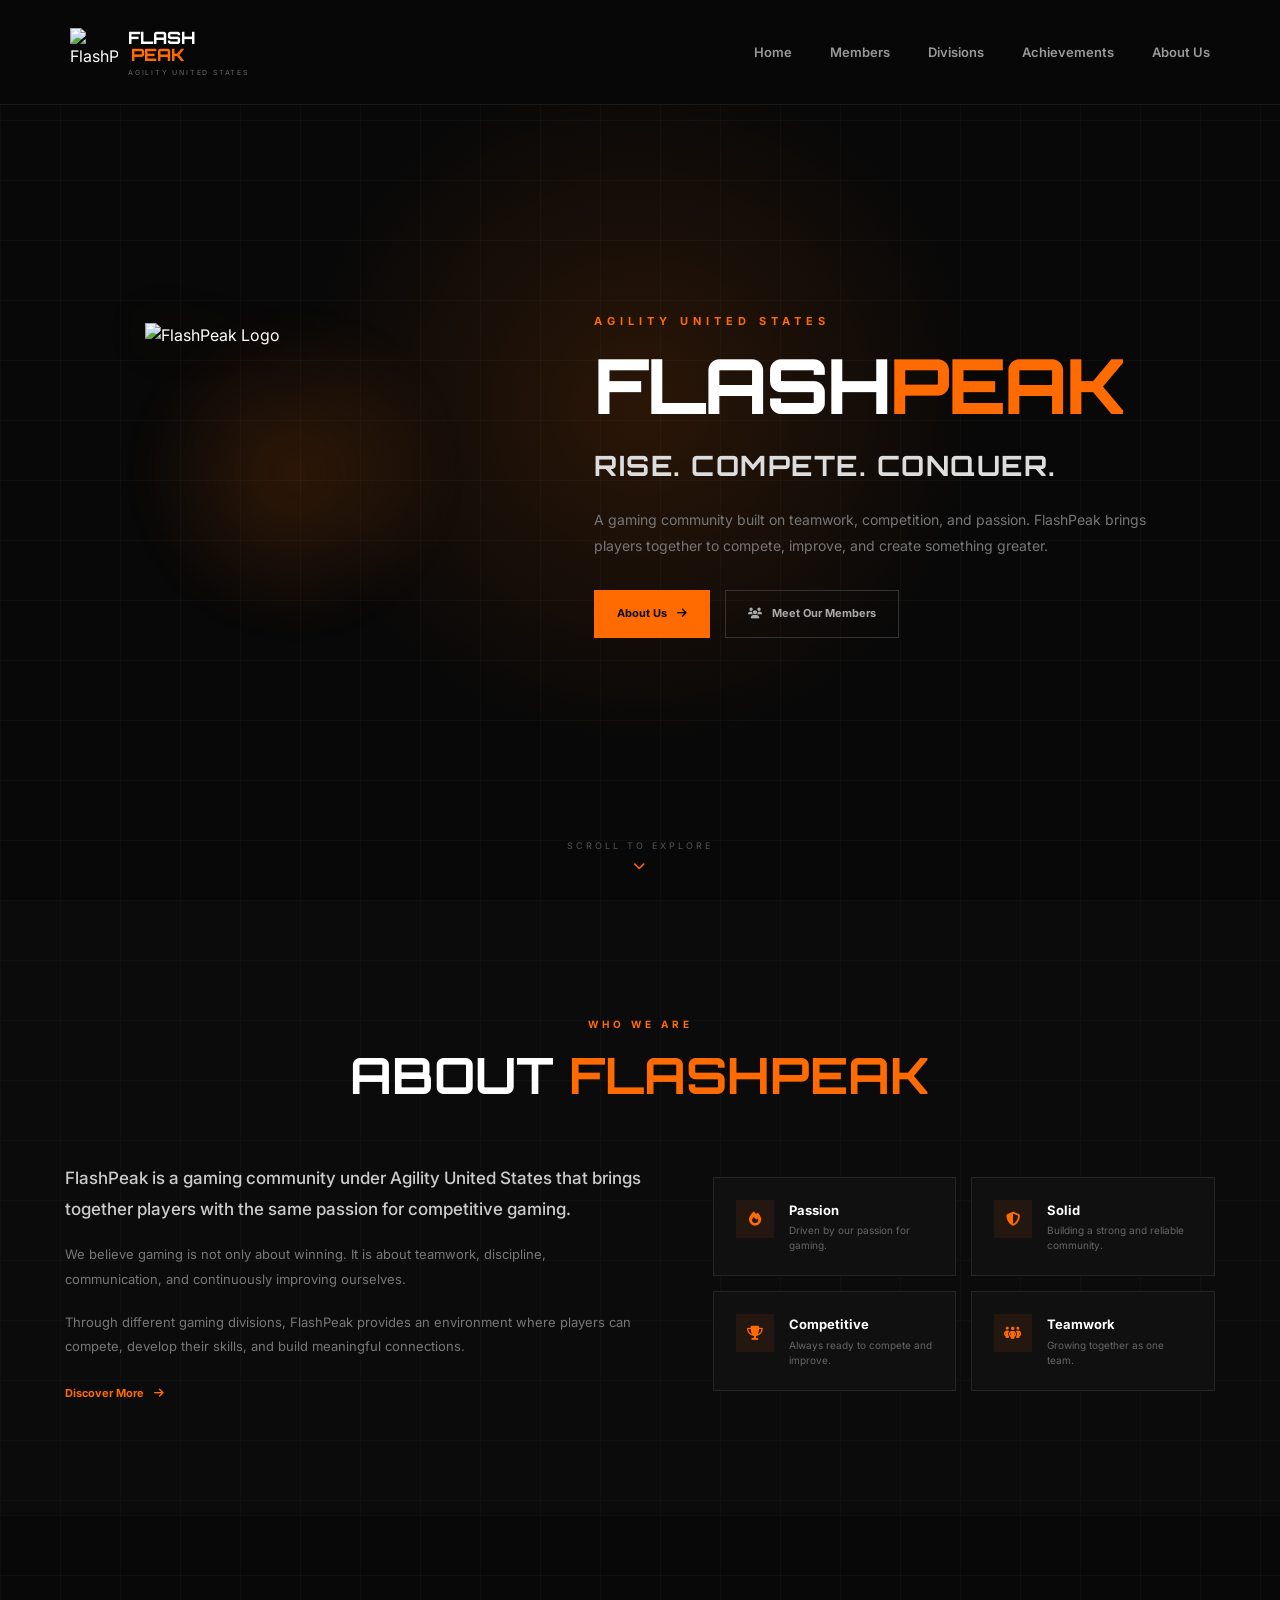
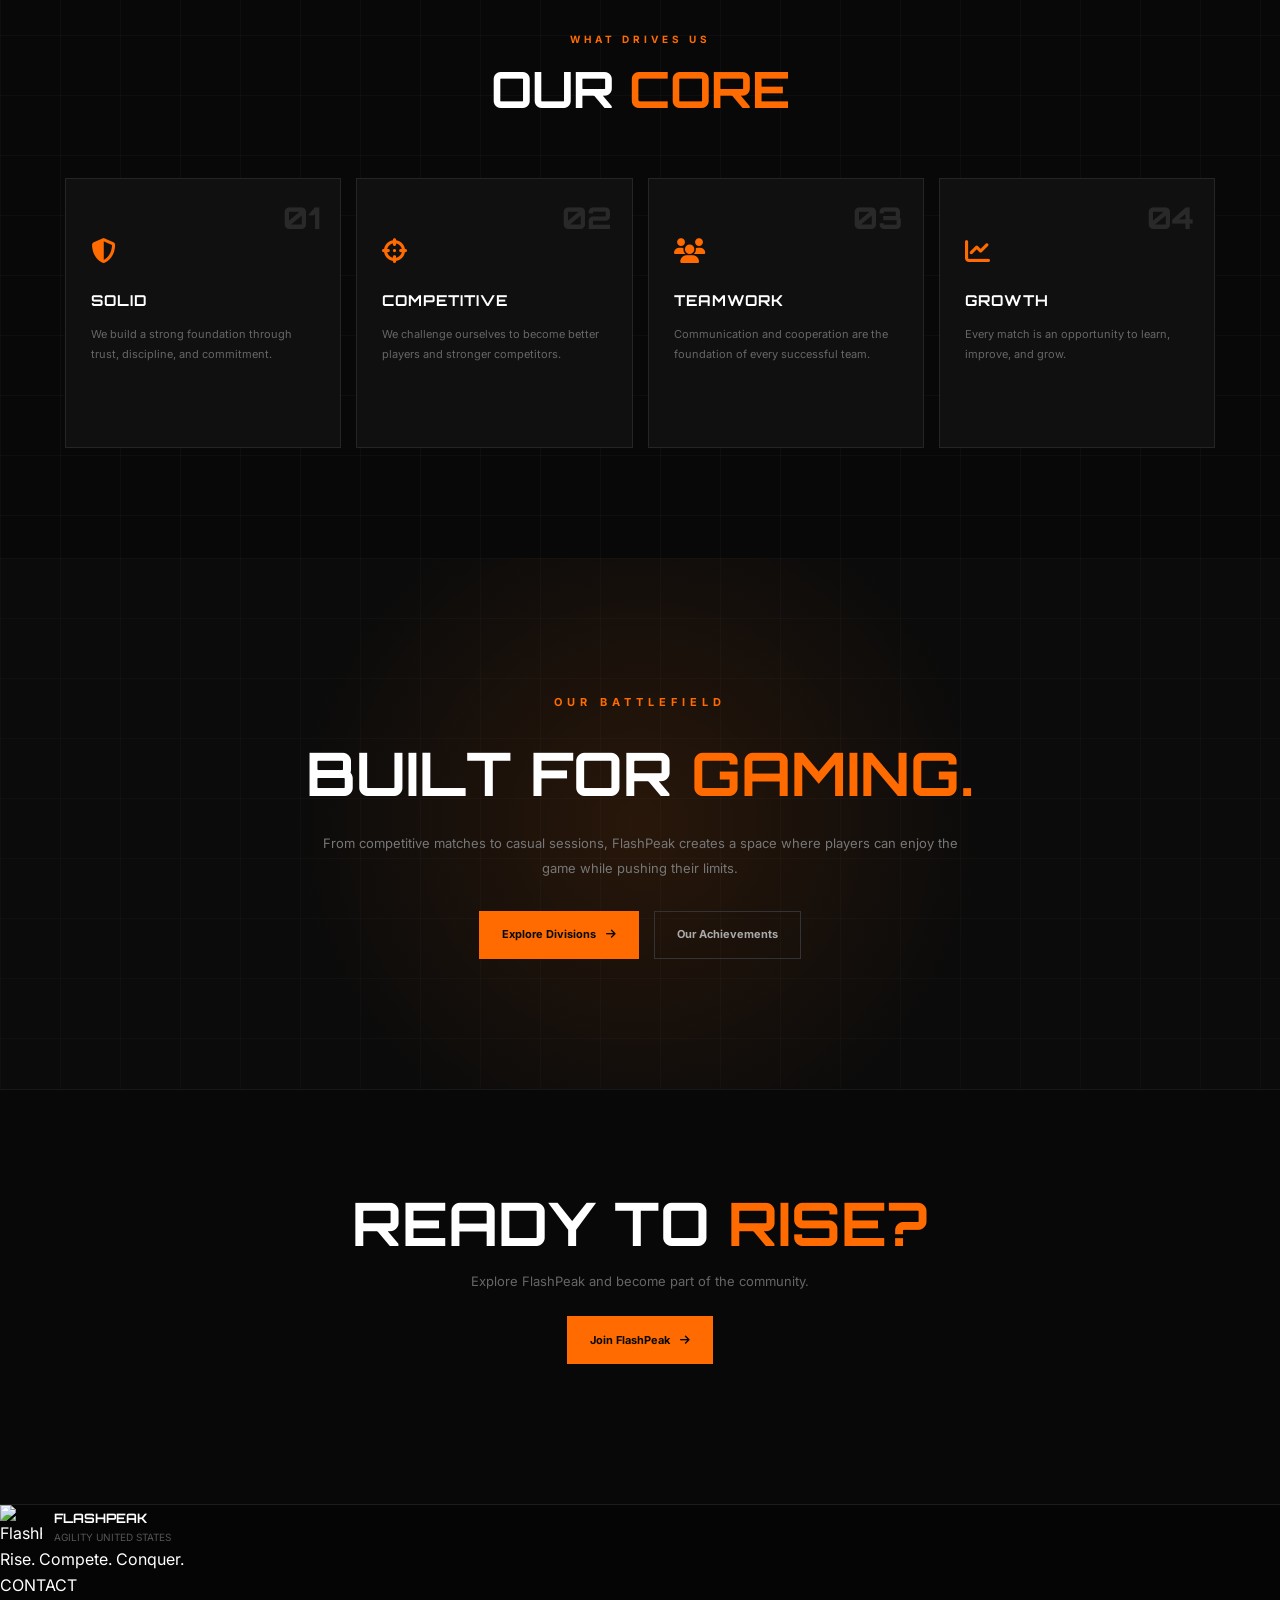
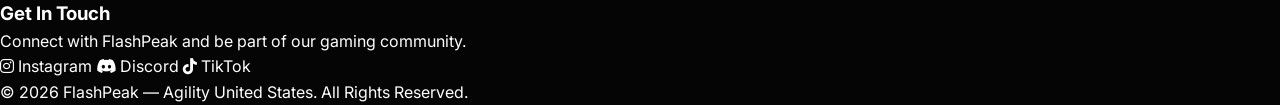
==== commit a00396ea: "Update index.html" ====
--- a/index.html
+++ b/index.html
@@ -713,125 +713,117 @@
 
 
 
-    <!-- ==============================
-         FOOTER
-    ============================== -->
-
-    <footer class="footer">
-
-
-        <div class="footer-container">
-
-
-            <div class="footer-brand">
-
+   <!-- =====================================
+     FOOTER
+===================================== -->
+
+<footer class="site-footer">
+
+    <div class="footer-container">
+
+        <!-- BRAND -->
+        <div class="footer-brand">
+
+            <img
+                src="assets/logo.png"
+                alt="FlashPeak Logo"
+            >
+
+            <div class="footer-brand-text">
+
+                <h3>
+                    FLASH<span>PEAK</span>
+                </h3>
+
+                <p>
+                    AGILITY UNITED STATES
+                </p>
+
+            </div>
+
+        </div>
+
+
+        <!-- TAGLINE -->
+        <div class="footer-tagline">
+
+            <p>
+                Rise. Compete. Conquer.
+            </p>
+
+        </div>
+
+
+        <!-- CONTACT -->
+        <div class="footer-contact">
+
+            <span class="footer-label">
+                CONTACT
+            </span>
+
+            <h3>
+                Get In Touch
+            </h3>
+
+            <p>
+                Connect with FlashPeak and be part
+                of our gaming community.
+            </p>
+
+
+            <div class="contact-links">
+
+                <!-- INSTAGRAM -->
                 <a
-                    href="index.html"
-                    class="footer-logo"
-                >
-
-                    <img
-                        src="assets/logo.png"
-                        alt="FlashPeak Logo"
-                    >
-
-
-                    <div>
-
-                        <span>
-                            FLASH<strong>PEAK</strong>
-                        </span>
-
-                        <small>
-                            AGILITY UNITED STATES
-                        </small>
-
-                    </div>
-
+                    href="#"
+                    target="_blank"
+                    aria-label="Instagram"
+                >
+                    <i class="fa-brands fa-instagram"></i>
+                    <span>Instagram</span>
                 </a>
 
 
-                <p>
-                    Rise. Compete. Conquer.
-                </p>
+                <!-- DISCORD -->
+                <a
+                    href="#"
+                    target="_blank"
+                    aria-label="Discord"
+                >
+                    <i class="fa-brands fa-discord"></i>
+                    <span>Discord</span>
+                </a>
+
+
+                <!-- TIKTOK -->
+                <a
+                    href="#"
+                    target="_blank"
+                    aria-label="TikTok"
+                >
+                    <i class="fa-brands fa-tiktok"></i>
+                    <span>TikTok</span>
+                </a>
 
             </div>
 
-
-
-            <div class="footer-links">
-
-                <h4>
-                    Navigation
-                </h4>
-
-                <a href="index.html">
-                    Home
-                </a>
-
-                <a href="members.html">
-                    Members
-                </a>
-
-                <a href="divisions.html">
-                    Divisions
-                </a>
-
-                <a href="achievements.html">
-                    Achievements
-                </a>
-
-                <a href="about.html">
-                    About Us
-                </a>
-
-            </div>
-
-
-
-            <div class="footer-social">
-
-                <h4>
-                    Follow Us
-                </h4>
-
-                <div class="social-icons">
-
-                    <a href="#">
-                        <i class="fa-brands fa-instagram"></i>
-                    </a>
-
-                    <a href="#">
-                        <i class="fa-brands fa-discord"></i>
-                    </a>
-
-                    <a href="#">
-                        <i class="fa-brands fa-tiktok"></i>
-                    </a>
-
-                </div>
-
-            </div>
-
-
         </div>
 
-
-
-        <div class="footer-bottom">
-
-            <p>
-
-                © 2026 FlashPeak — Agility United States.
-                All Rights Reserved.
-
-            </p>
-
-        </div>
-
-
-    </footer>
-
+    </div>
+
+
+    <!-- COPYRIGHT -->
+
+    <div class="footer-bottom">
+
+        <p>
+            © 2026 FlashPeak — Agility United States.
+            All Rights Reserved.
+        </p>
+
+    </div>
+
+</footer>
 
 
     <!-- JAVASCRIPT -->
--- a/style.css
+++ b/style.css
@@ -1,4 +1,10 @@
-```css
+/* =====================================
+   GOOGLE FONTS
+===================================== */
+
+@import url('https://fonts.googleapis.com/css2?family=Inter:wght@400;500;600;700&family=Orbitron:wght@500;600;700;800&display=swap');
+
+
 /* =====================================
    GLOBAL
 ===================================== */
@@ -33,10 +39,13 @@
 :root {
     --orange: #ff6b00;
     --orange-light: #ff9138;
+
     --dark: #080808;
     --dark-2: #101010;
     --dark-3: #171717;
+
     --border: #252525;
+
     --gray: #888;
 }
 
@@ -46,104 +55,162 @@
 ===================================== */
 
 .navbar {
+
     position: fixed;
+
     top: 0;
     left: 0;
 
     width: 100%;
 
+    height: 105px;
+
     z-index: 1000;
 
-    background: rgba(8, 8, 8, 0.92);
+    background: rgba(8, 8, 8, 0.94);
 
     backdrop-filter: blur(15px);
 
-    border-bottom: 1px solid rgba(255,255,255,0.08);
-}
+    border-bottom: 1px solid rgba(255, 255, 255, 0.08);
+}
+
 
 .nav-container {
+
     max-width: 1200px;
 
+    height: 100%;
+
     margin: auto;
 
     padding: 15px 30px;
 
     display: flex;
+
     align-items: center;
+
     justify-content: space-between;
 }
 
 
-/* LOGO */
+/* =====================================
+   NAVBAR LOGO
+===================================== */
 
 .logo {
+
     display: flex;
+
     align-items: center;
 
     gap: 10px;
-}
+
+    flex-shrink: 0;
+}
+
 
 .logo img {
-    width: 45px;
-    height: 45px;
+
+    width: 48px;
+
+    height: 48px;
 
     object-fit: contain;
 }
 
-.logo span {
+
+.logo-text {
+
+    display: flex;
+
+    flex-direction: column;
+
+    line-height: 1;
+}
+
+
+.logo-text span,
+.logo-text strong {
+
     font-family: "Orbitron", sans-serif;
 
-    font-size: 16px;
-
-    font-weight: 700;
-}
-
-.logo strong {
-    font-family: "Orbitron", sans-serif;
+    font-size: 17px;
+
+    font-weight: 800;
+}
+
+
+.logo-text span {
+
+    color: #ffffff;
+}
+
+
+.logo-text strong {
 
     color: var(--orange);
 
-    font-size: 16px;
-}
-
-.logo small {
+    margin-left: 3px;
+}
+
+
+.logo-text small {
+
     display: block;
 
+    margin-top: 6px;
+
     color: #666;
 
     font-size: 7px;
 
-    letter-spacing: 1.5px;
-}
-
-
-/* NAV MENU */
+    letter-spacing: 1.8px;
+
+    white-space: nowrap;
+}
+
+
+/* =====================================
+   NAVIGATION
+===================================== */
 
 .nav-menu {
+
     display: flex;
 
-    gap: 30px;
-}
+    align-items: center;
+
+    gap: 38px;
+}
+
 
 .nav-menu a {
+
     color: #999;
 
-    font-size: 12px;
+    font-size: 13px;
 
     font-weight: 600;
 
     transition: 0.3s;
-}
+
+    white-space: nowrap;
+}
+
 
 .nav-menu a:hover,
 .nav-menu a.active {
+
     color: var(--orange);
 }
 
 
-/* MOBILE BUTTON */
+/* =====================================
+   MOBILE MENU
+===================================== */
 
 .menu-toggle {
+
     display: none;
 
     background: none;
@@ -159,36 +226,973 @@
 
 
 /* =====================================
-   HERO
+   COMMON GRID BACKGROUND
+===================================== */
+
+.grid-background {
+
+    background-image:
+
+        linear-gradient(
+            rgba(255, 255, 255, 0.025) 1px,
+            transparent 1px
+        ),
+
+        linear-gradient(
+            90deg,
+            rgba(255, 255, 255, 0.025) 1px,
+            transparent 1px
+        );
+
+    background-size: 60px 60px;
+}
+
+
+/* =====================================
+   HOME HERO
+===================================== */
+
+.home-section {
+
+    min-height: 100vh;
+
+    position: relative;
+
+    display: flex;
+
+    align-items: center;
+
+    justify-content: center;
+
+    padding: 145px 30px 100px;
+
+    background:
+
+        radial-gradient(
+            circle at 50% 45%,
+            rgba(255, 107, 0, 0.14),
+            transparent 42%
+        ),
+
+        #080808;
+
+    overflow: hidden;
+}
+
+
+/* GRID */
+
+.home-section::before {
+
+    content: "";
+
+    position: absolute;
+
+    inset: 0;
+
+    background-image:
+
+        linear-gradient(
+            rgba(255,255,255,0.025) 1px,
+            transparent 1px
+        ),
+
+        linear-gradient(
+            90deg,
+            rgba(255,255,255,0.025) 1px,
+            transparent 1px
+        );
+
+    background-size: 60px 60px;
+
+    pointer-events: none;
+}
+
+
+/* HOME CONTAINER */
+
+.home-container {
+
+    width: 100%;
+
+    max-width: 1150px;
+
+    margin: auto;
+
+    display: grid;
+
+    grid-template-columns: 0.85fr 1.15fr;
+
+    align-items: center;
+
+    gap: 70px;
+
+    position: relative;
+
+    z-index: 2;
+}
+
+
+/* =====================================
+   HOME LOGO
+===================================== */
+
+.home-logo {
+
+    display: flex;
+
+    align-items: center;
+
+    justify-content: center;
+
+    position: relative;
+
+    min-height: 400px;
+}
+
+
+.home-logo::before {
+
+    content: "";
+
+    position: absolute;
+
+    width: 330px;
+
+    height: 330px;
+
+    border-radius: 50%;
+
+    background:
+
+        radial-gradient(
+            circle,
+            rgba(255,107,0,0.16),
+            transparent 68%
+        );
+
+    filter: blur(15px);
+}
+
+
+.home-logo img {
+
+    width: 300px;
+
+    height: 300px;
+
+    object-fit: contain;
+
+    position: relative;
+
+    z-index: 2;
+
+    filter:
+
+        drop-shadow(
+            0 0 30px
+            rgba(255,107,0,0.12)
+        );
+}
+
+
+/* =====================================
+   HOME CONTENT
+===================================== */
+
+.home-content {
+
+    max-width: 650px;
+
+    position: relative;
+
+    z-index: 3;
+}
+
+
+.home-label {
+
+    display: inline-block;
+
+    color: var(--orange);
+
+    font-size: 11px;
+
+    font-weight: 700;
+
+    letter-spacing: 5px;
+
+    margin-bottom: 14px;
+}
+
+
+.home-content h1 {
+
+    font-family: "Orbitron", sans-serif;
+
+    font-size: clamp(48px, 6vw, 76px);
+
+    line-height: 1.05;
+
+    font-weight: 800;
+
+    letter-spacing: -2px;
+
+    color: #ffffff;
+}
+
+
+.home-content h1 span {
+
+    color: var(--orange);
+}
+
+
+.home-content h2 {
+
+    margin-top: 22px;
+
+    font-family: "Orbitron", sans-serif;
+
+    font-size: clamp(18px, 2.5vw, 28px);
+
+    line-height: 1.35;
+
+    color: #ddd;
+
+    letter-spacing: 1.5px;
+}
+
+
+.home-content > p {
+
+    max-width: 600px;
+
+    margin-top: 22px;
+
+    color: #777;
+
+    font-size: 14px;
+
+    line-height: 1.9;
+}
+
+
+/* =====================================
+   BUTTON
+===================================== */
+
+.home-buttons {
+
+    display: flex;
+
+    align-items: center;
+
+    gap: 15px;
+
+    margin-top: 30px;
+
+    flex-wrap: wrap;
+}
+
+
+.btn {
+
+    min-height: 48px;
+
+    padding: 0 22px;
+
+    display: inline-flex;
+
+    align-items: center;
+
+    justify-content: center;
+
+    gap: 10px;
+
+    font-size: 11px;
+
+    font-weight: 700;
+
+    transition: 0.3s;
+
+    cursor: pointer;
+}
+
+
+.btn-primary {
+
+    background: var(--orange);
+
+    color: #080808;
+
+    border: 1px solid var(--orange);
+}
+
+
+.btn-primary:hover {
+
+    background: var(--orange-light);
+
+    border-color: var(--orange-light);
+
+    transform: translateY(-2px);
+}
+
+
+.btn-outline {
+
+    background: transparent;
+
+    color: #aaa;
+
+    border: 1px solid #333;
+}
+
+
+.btn-outline:hover {
+
+    color: var(--orange);
+
+    border-color: var(--orange);
+
+    transform: translateY(-2px);
+}
+
+
+/* =====================================
+   SCROLL INDICATOR
+===================================== */
+
+.scroll-indicator {
+
+    position: absolute;
+
+    bottom: 28px;
+
+    left: 50%;
+
+    transform: translateX(-50%);
+
+    display: flex;
+
+    flex-direction: column;
+
+    align-items: center;
+
+    gap: 7px;
+
+    color: #555;
+
+    font-size: 9px;
+
+    letter-spacing: 3px;
+
+    z-index: 5;
+}
+
+
+.scroll-indicator i {
+
+    color: var(--orange);
+
+    font-size: 12px;
+
+    animation: scrollDown 1.5s infinite;
+}
+
+
+@keyframes scrollDown {
+
+    0%,
+    100% {
+
+        transform: translateY(0);
+
+    }
+
+    50% {
+
+        transform: translateY(5px);
+
+    }
+
+}
+
+
+/* =====================================
+   HOME ABOUT
+===================================== */
+
+.home-about {
+
+    position: relative;
+
+    overflow: hidden;
+
+    padding: 110px 30px;
+
+    background: #0b0b0b;
+}
+
+
+.home-about::before {
+
+    content: "";
+
+    position: absolute;
+
+    inset: 0;
+
+    background-image:
+
+        linear-gradient(
+            rgba(255,255,255,0.02) 1px,
+            transparent 1px
+        ),
+
+        linear-gradient(
+            90deg,
+            rgba(255,255,255,0.02) 1px,
+            transparent 1px
+        );
+
+    background-size: 60px 60px;
+
+    pointer-events: none;
+}
+
+
+.section-container {
+
+    width: 100%;
+
+    max-width: 1150px;
+
+    margin: auto;
+
+    position: relative;
+
+    z-index: 2;
+}
+
+
+/* =====================================
+   SECTION TITLE
+===================================== */
+
+.section-heading {
+
+    text-align: center;
+
+    margin-bottom: 60px;
+}
+
+
+.section-heading > span {
+
+    color: var(--orange);
+
+    font-size: 10px;
+
+    font-weight: 700;
+
+    letter-spacing: 4px;
+}
+
+
+.section-heading h2 {
+
+    margin-top: 10px;
+
+    font-family: "Orbitron", sans-serif;
+
+    font-size: clamp(30px, 5vw, 50px);
+
+    line-height: 1.15;
+}
+
+
+.section-heading h2 strong {
+
+    color: var(--orange);
+}
+
+
+/* =====================================
+   ABOUT GRID
+===================================== */
+
+.about-grid {
+
+    display: grid;
+
+    grid-template-columns: 1.15fr 1fr;
+
+    gap: 70px;
+
+    align-items: center;
+}
+
+
+.about-content {
+
+    max-width: 650px;
+}
+
+
+.about-content p {
+
+    color: #777;
+
+    font-size: 13px;
+
+    line-height: 1.9;
+
+    margin-bottom: 18px;
+}
+
+
+.about-content .about-lead {
+
+    color: #ccc;
+
+    font-size: 17px;
+
+    line-height: 1.8;
+
+    font-weight: 500;
+}
+
+
+/* TEXT LINK */
+
+.text-link {
+
+    display: inline-flex;
+
+    align-items: center;
+
+    gap: 10px;
+
+    margin-top: 8px;
+
+    color: var(--orange);
+
+    font-size: 11px;
+
+    font-weight: 700;
+
+    transition: 0.3s;
+}
+
+
+.text-link:hover {
+
+    gap: 15px;
+}
+
+
+/* =====================================
+   ABOUT HIGHLIGHTS
+===================================== */
+
+.about-highlights {
+
+    display: grid;
+
+    grid-template-columns: 1fr 1fr;
+
+    gap: 15px;
+}
+
+
+.highlight-item {
+
+    display: flex;
+
+    align-items: flex-start;
+
+    gap: 15px;
+
+    padding: 22px;
+
+    background: #101010;
+
+    border: 1px solid var(--border);
+
+    transition: 0.3s;
+}
+
+
+.highlight-item:hover {
+
+    border-color: rgba(255,107,0,0.35);
+
+    transform: translateY(-3px);
+}
+
+
+.highlight-icon {
+
+    min-width: 38px;
+
+    height: 38px;
+
+    display: flex;
+
+    align-items: center;
+
+    justify-content: center;
+
+    background: rgba(255,107,0,0.08);
+
+    color: var(--orange);
+
+    font-size: 14px;
+}
+
+
+.highlight-item h3 {
+
+    font-size: 13px;
+
+    margin-bottom: 3px;
+}
+
+
+.highlight-item p {
+
+    color: #666;
+
+    font-size: 10px;
+
+    line-height: 1.5;
+}
+
+
+/* =====================================
+   VALUES
+===================================== */
+
+.values-section {
+
+    position: relative;
+
+    overflow: hidden;
+
+    padding: 110px 30px;
+
+    background: #080808;
+}
+
+
+.values-section::before {
+
+    content: "";
+
+    position: absolute;
+
+    inset: 0;
+
+    background-image:
+
+        linear-gradient(
+            rgba(255,255,255,0.025) 1px,
+            transparent 1px
+        ),
+
+        linear-gradient(
+            90deg,
+            rgba(255,255,255,0.025) 1px,
+            transparent 1px
+        );
+
+    background-size: 60px 60px;
+
+    pointer-events: none;
+}
+
+
+.values-grid {
+
+    display: grid;
+
+    grid-template-columns:
+        repeat(4, 1fr);
+
+    gap: 15px;
+}
+
+
+.value-card {
+
+    position: relative;
+
+    min-height: 270px;
+
+    padding: 35px 25px;
+
+    background: #101010;
+
+    border: 1px solid var(--border);
+
+    overflow: hidden;
+
+    transition: 0.3s;
+}
+
+
+.value-card:hover {
+
+    border-color:
+        rgba(255,107,0,0.35);
+
+    transform: translateY(-5px);
+}
+
+
+.value-number {
+
+    position: absolute;
+
+    top: 15px;
+
+    right: 20px;
+
+    color: #292929;
+
+    font-family: "Orbitron", sans-serif;
+
+    font-size: 30px;
+
+    font-weight: 800;
+}
+
+
+.value-card > i {
+
+    display: block;
+
+    color: var(--orange);
+
+    font-size: 25px;
+
+    margin-top: 25px;
+
+    margin-bottom: 25px;
+}
+
+
+.value-card h3 {
+
+    font-family: "Orbitron", sans-serif;
+
+    font-size: 15px;
+
+    letter-spacing: 1px;
+
+    margin-bottom: 12px;
+}
+
+
+.value-card p {
+
+    color: #666;
+
+    font-size: 11px;
+
+    line-height: 1.8;
+}
+
+
+/* =====================================
+   GAMING SECTION
+===================================== */
+
+.gaming-section {
+
+    position: relative;
+
+    overflow: hidden;
+
+    padding: 130px 30px;
+
+    background:
+
+        radial-gradient(
+            circle at center,
+            rgba(255,107,0,0.12),
+            transparent 50%
+        ),
+
+        #0b0b0b;
+}
+
+
+.gaming-section::before {
+
+    content: "";
+
+    position: absolute;
+
+    inset: 0;
+
+    background-image:
+
+        linear-gradient(
+            rgba(255,255,255,0.02) 1px,
+            transparent 1px
+        ),
+
+        linear-gradient(
+            90deg,
+            rgba(255,255,255,0.02) 1px,
+            transparent 1px
+        );
+
+    background-size: 60px 60px;
+
+    pointer-events: none;
+}
+
+
+.gaming-content {
+
+    max-width: 700px;
+
+    margin: auto;
+
+    text-align: center;
+
+    position: relative;
+
+    z-index: 2;
+}
+
+
+.gaming-content h2 {
+
+    margin-top: 15px;
+
+    font-family: "Orbitron", sans-serif;
+
+    font-size: clamp(35px, 6vw, 60px);
+
+    line-height: 1.1;
+}
+
+
+.gaming-content h2 strong {
+
+    color: var(--orange);
+}
+
+
+.gaming-content p {
+
+    max-width: 650px;
+
+    margin: 25px auto;
+
+    color: #777;
+
+    font-size: 13px;
+
+    line-height: 1.9;
+}
+
+
+.gaming-buttons {
+
+    display: flex;
+
+    justify-content: center;
+
+    gap: 15px;
+
+    flex-wrap: wrap;
+
+    margin-top: 30px;
+}
+
+
+/* =====================================
+   CTA
+===================================== */
+
+.home-cta {
+
+    padding: 100px 30px;
+
+    text-align: center;
+
+    background: #080808;
+
+    border-top: 1px solid #181818;
+}
+
+
+.home-cta h2 {
+
+    font-family: "Orbitron", sans-serif;
+
+    font-size: clamp(35px, 6vw, 60px);
+
+    line-height: 1.1;
+}
+
+
+.home-cta h2 strong {
+
+    color: var(--orange);
+}
+
+
+.home-cta p {
+
+    color: #666;
+
+    font-size: 13px;
+
+    margin: 15px 0 25px;
+}
+
+
+/* =====================================
+   MEMBERS HERO
 ===================================== */
 
 .member-hero {
+
     min-height: 65vh;
 
     display: flex;
+
     align-items: center;
+
     justify-content: center;
 
     text-align: center;
 
-    padding: 130px 25px 70px;
+    padding: 150px 25px 70px;
 
     position: relative;
 
     background:
+
         radial-gradient(
             circle at center,
             rgba(255, 107, 0, 0.16),
             transparent 45%
         ),
+
         #080808;
 
     overflow: hidden;
 }
 
 
-/* Grid background */
-
 .member-hero::before {
 
     content: "";
@@ -198,10 +1202,12 @@
     inset: 0;
 
     background-image:
+
         linear-gradient(
             rgba(255,255,255,0.025) 1px,
             transparent 1px
         ),
+
         linear-gradient(
             90deg,
             rgba(255,255,255,0.025) 1px,
@@ -213,12 +1219,17 @@
 
 
 .hero-content {
+
     position: relative;
 
     max-width: 700px;
-}
+
+    z-index: 2;
+}
+
 
 .label {
+
     color: var(--orange);
 
     font-size: 11px;
@@ -228,21 +1239,31 @@
     letter-spacing: 4px;
 }
 
+
 .hero-content h1 {
+
     margin-top: 15px;
 
     font-family: "Orbitron", sans-serif;
 
-    font-size: clamp(40px, 7vw, 75px);
+    font-size: clamp(
+        40px,
+        7vw,
+        75px
+    );
 
     line-height: 1.1;
 }
 
+
 .hero-content h1 span {
+
     color: var(--orange);
 }
 
+
 .hero-content > p:last-child {
+
     max-width: 600px;
 
     margin: 20px auto 0;
@@ -267,27 +1288,40 @@
 }
 
 
-/* SECTION TITLE */
+/* =====================================
+   MEMBERS TITLE
+===================================== */
 
 .section-title {
+
     text-align: center;
 
     margin-bottom: 45px;
 }
 
+
 .section-title h2 {
+
     margin-top: 10px;
 
     font-family: "Orbitron", sans-serif;
 
-    font-size: clamp(30px, 5vw, 45px);
-}
+    font-size: clamp(
+        30px,
+        5vw,
+        45px
+    );
+}
+
 
 .section-title h2 span {
+
     color: var(--orange);
 }
 
+
 .section-title > p:last-child {
+
     margin-top: 10px;
 
     color: #666;
@@ -297,7 +1331,7 @@
 
 
 /* =====================================
-   SEARCH
+   MEMBER SEARCH
 ===================================== */
 
 .member-tools {
@@ -686,8 +1720,139 @@
    RESPONSIVE
 ===================================== */
 
+@media (max-width: 950px) {
+
+    .nav-menu {
+
+        gap: 25px;
+    }
+
+
+    .nav-menu a {
+
+        font-size: 12px;
+    }
+
+
+    .home-container {
+
+        grid-template-columns: 1fr;
+
+        gap: 30px;
+
+        text-align: center;
+    }
+
+
+    .home-logo {
+
+        min-height: 280px;
+    }
+
+
+    .home-logo img {
+
+        width: 220px;
+
+        height: 220px;
+    }
+
+
+    .home-logo::before {
+
+        width: 250px;
+
+        height: 250px;
+    }
+
+
+    .home-content {
+
+        max-width: 700px;
+
+        margin: auto;
+    }
+
+
+    .home-content > p {
+
+        margin-left: auto;
+
+        margin-right: auto;
+    }
+
+
+    .home-buttons {
+
+        justify-content: center;
+    }
+
+
+    .about-grid {
+
+        grid-template-columns: 1fr;
+
+        gap: 50px;
+    }
+
+
+    .about-content {
+
+        max-width: 800px;
+
+        margin: auto;
+    }
+
+
+    .values-grid {
+
+        grid-template-columns: 1fr 1fr;
+    }
+
+}
+
+
+/* =====================================
+   TABLET / MOBILE NAV
+===================================== */
+
 @media (max-width: 750px) {
 
+    .navbar {
+
+        height: 75px;
+    }
+
+
+    .nav-container {
+
+        padding: 13px 20px;
+    }
+
+
+    .logo img {
+
+        width: 42px;
+
+        height: 42px;
+    }
+
+
+    .logo-text span,
+    .logo-text strong {
+
+        font-size: 15px;
+    }
+
+
+    .logo-text small {
+
+        font-size: 6px;
+
+        letter-spacing: 1.3px;
+    }
+
+
     .nav-menu {
 
         display: none;
@@ -708,6 +1873,8 @@
 
         flex-direction: column;
 
+        align-items: flex-start;
+
         gap: 20px;
     }
 
@@ -718,6 +1885,12 @@
     }
 
 
+    .nav-menu a {
+
+        font-size: 13px;
+    }
+
+
     .menu-toggle {
 
         display: block;
@@ -743,14 +1916,137 @@
         justify-content: flex-end;
     }
 
-}
-
+
+    .footer-content {
+
+        flex-direction: column;
+
+        gap: 25px;
+
+        text-align: center;
+    }
+
+}
+
+
+/* =====================================
+   SMALL MOBILE
+===================================== */
 
 @media (max-width: 500px) {
 
-    .nav-container {
-
-        padding: 13px 20px;
+    .home-section {
+
+        padding:
+            110px
+            20px
+            70px;
+    }
+
+
+    .home-logo {
+
+        min-height: 220px;
+    }
+
+
+    .home-logo img {
+
+        width: 170px;
+
+        height: 170px;
+    }
+
+
+    .home-logo::before {
+
+        width: 210px;
+
+        height: 210px;
+    }
+
+
+    .home-content h1 {
+
+        font-size: 40px;
+
+        letter-spacing: -1px;
+    }
+
+
+    .home-content h2 {
+
+        font-size: 16px;
+
+        letter-spacing: 1px;
+    }
+
+
+    .home-content > p {
+
+        font-size: 12px;
+
+        line-height: 1.8;
+    }
+
+
+    .home-buttons {
+
+        flex-direction: column;
+
+        width: 100%;
+    }
+
+
+    .home-buttons .btn {
+
+        width: 100%;
+    }
+
+
+    .scroll-indicator {
+
+        display: none;
+    }
+
+
+    .home-about,
+    .values-section,
+    .gaming-section {
+
+        padding: 80px 20px;
+    }
+
+
+    .section-heading {
+
+        margin-bottom: 40px;
+    }
+
+
+    .about-highlights {
+
+        grid-template-columns: 1fr;
+    }
+
+
+    .values-grid {
+
+        grid-template-columns: 1fr;
+    }
+
+
+    .member-hero {
+
+        min-height: 55vh;
+
+        padding-top: 120px;
+    }
+
+
+    .hero-content h1 {
+
+        font-size: 38px;
     }
 
 
@@ -760,18 +2056,6 @@
     }
 
 
-    .member-hero {
-
-        min-height: 55vh;
-    }
-
-
-    .hero-content h1 {
-
-        font-size: 38px;
-    }
-
-
     .table-container {
 
         border-left: none;
@@ -782,12 +2066,9 @@
 
     .footer-content {
 
-        flex-direction: column;
-
-        gap: 25px;
-
-        text-align: center;
-    }
-
-}
-```
+        padding:
+            30px
+            20px;
+    }
+
+}
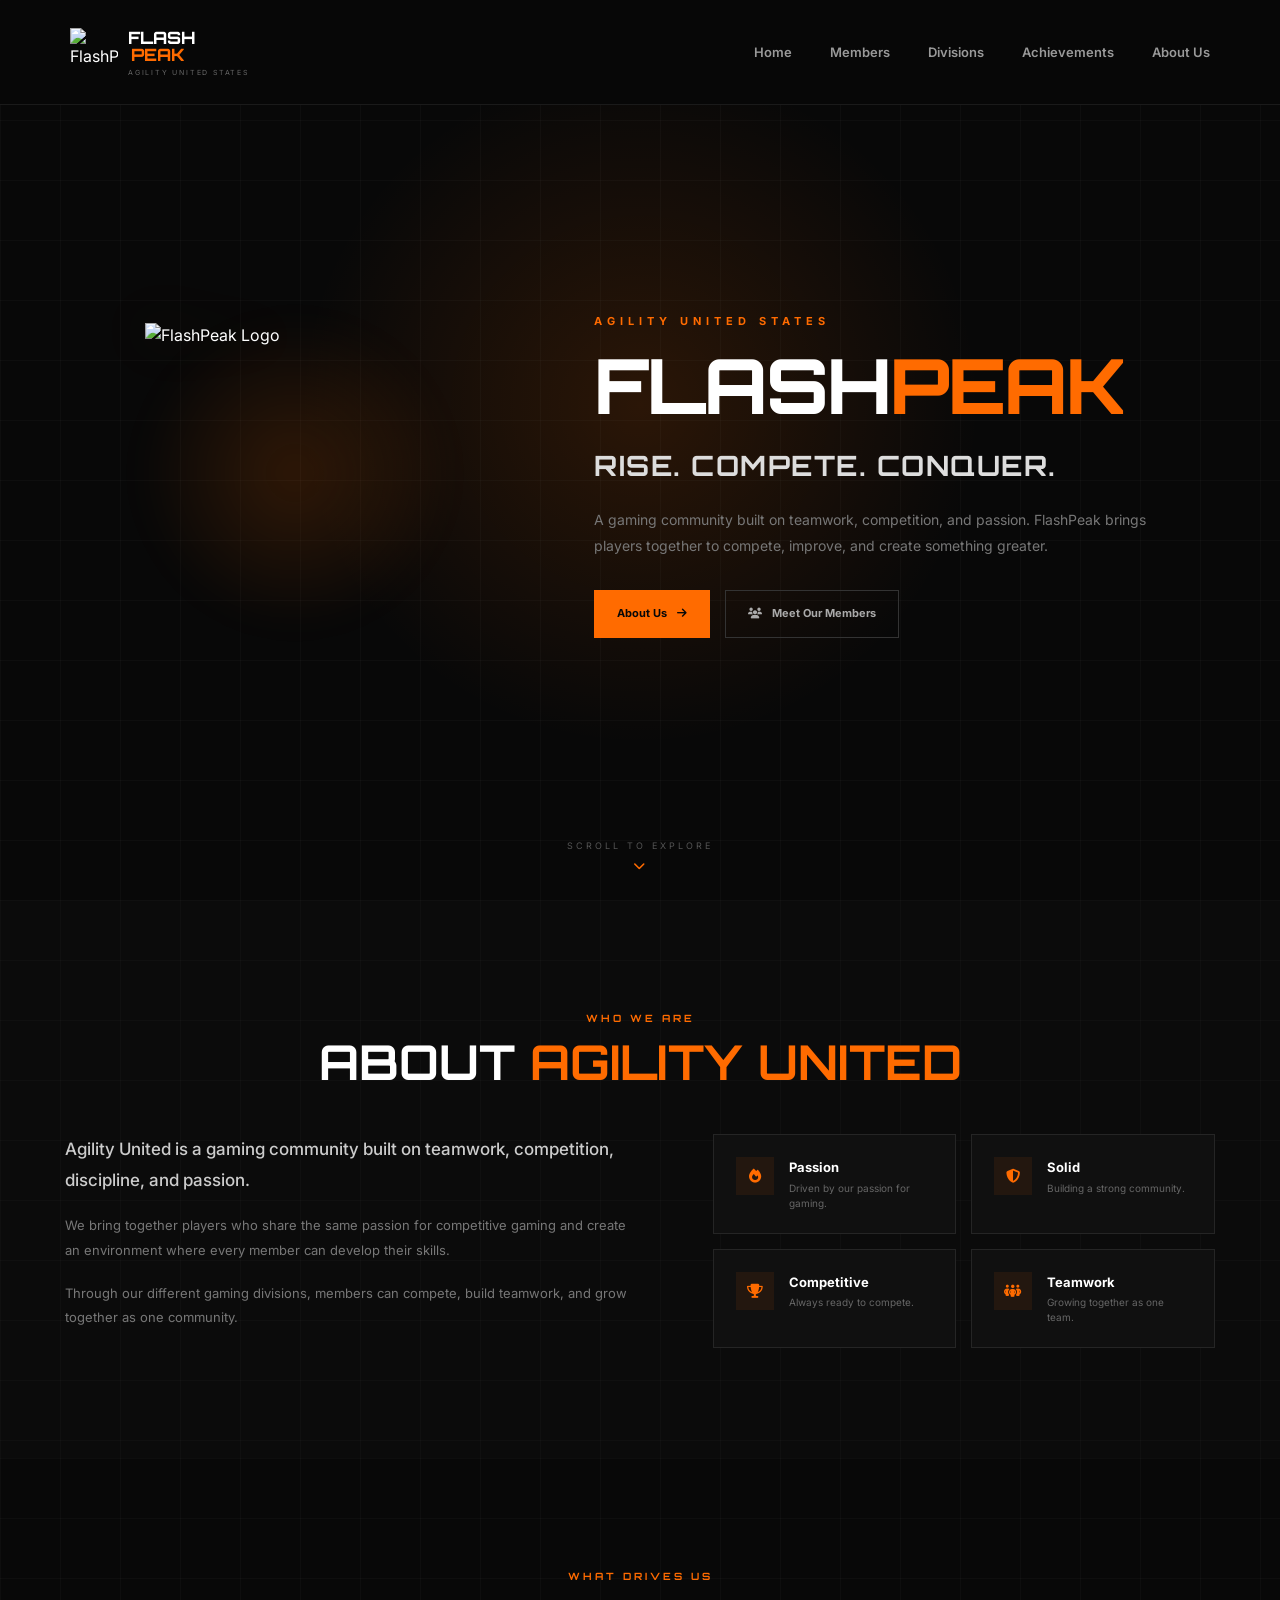
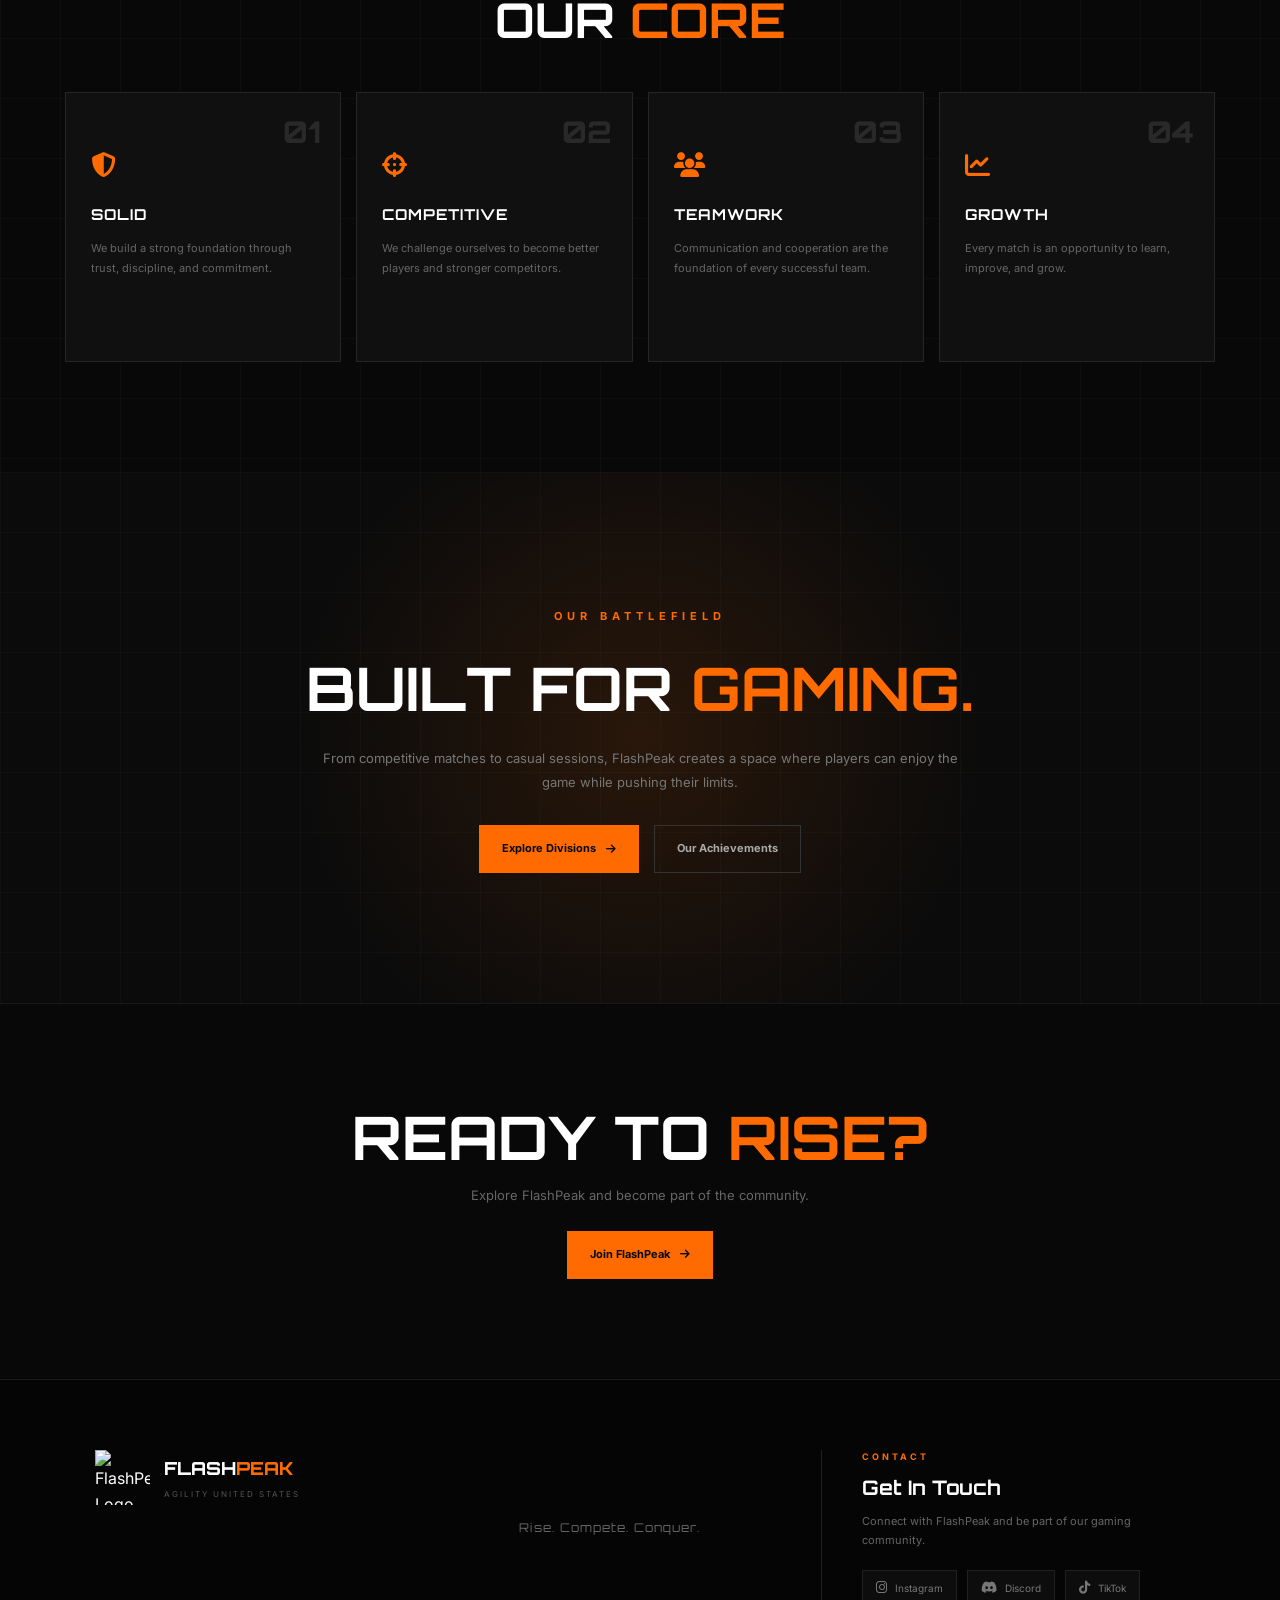
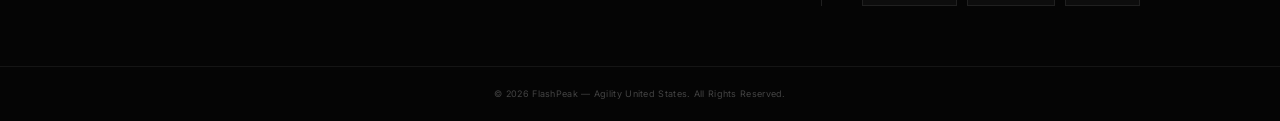
==== commit 05af8e66: "Update index.html" ====
--- a/index.html
+++ b/index.html
@@ -260,195 +260,108 @@
              ABOUT US
         ============================== -->
 
-        <section class="home-about">
-
-
-            <div class="section-container">
-
-
-                <div class="section-heading">
-
-                    <span>
-                        WHO WE ARE
-                    </span>
-
-                    <h2>
-                        ABOUT <strong>FLASHPEAK</strong>
-                    </h2>
-
-                </div>
-
-
-
-                <div class="about-grid">
-
-
-                    <!-- TEXT -->
-
-                    <div class="about-content">
-
-
-                        <p class="about-lead">
-
-                            FlashPeak is a gaming community
-                            under Agility United States that
-                            brings together players with the
-                            same passion for competitive gaming.
-
+ <section class="home-about">
+
+    <div class="section-container">
+
+        <div class="section-heading">
+
+            <span>
+                WHO WE ARE
+            </span>
+
+            <h2>
+                ABOUT <strong>AGILITY UNITED</strong>
+            </h2>
+
+        </div>
+
+        <div class="about-grid">
+
+            <div class="about-content">
+
+                <p class="about-lead">
+                    Agility United is a gaming community
+                    built on teamwork, competition,
+                    discipline, and passion.
+                </p>
+
+                <p>
+                    We bring together players who share
+                    the same passion for competitive gaming
+                    and create an environment where every
+                    member can develop their skills.
+                </p>
+
+                <p>
+                    Through our different gaming divisions,
+                    members can compete, build teamwork,
+                    and grow together as one community.
+                </p>
+
+            </div>
+
+            <div class="about-highlights">
+
+                <div class="highlight-item">
+                    <div class="highlight-icon">
+                        <i class="fa-solid fa-fire"></i>
+                    </div>
+
+                    <div>
+                        <h3>Passion</h3>
+                        <p>
+                            Driven by our passion for gaming.
                         </p>
-
-
+                    </div>
+                </div>
+
+                <div class="highlight-item">
+                    <div class="highlight-icon">
+                        <i class="fa-solid fa-shield-halved"></i>
+                    </div>
+
+                    <div>
+                        <h3>Solid</h3>
                         <p>
-
-                            We believe gaming is not only
-                            about winning. It is about teamwork,
-                            discipline, communication, and
-                            continuously improving ourselves.
-
+                            Building a strong community.
                         </p>
-
-
+                    </div>
+                </div>
+
+                <div class="highlight-item">
+                    <div class="highlight-icon">
+                        <i class="fa-solid fa-trophy"></i>
+                    </div>
+
+                    <div>
+                        <h3>Competitive</h3>
                         <p>
-
-                            Through different gaming divisions,
-                            FlashPeak provides an environment
-                            where players can compete,
-                            develop their skills, and build
-                            meaningful connections.
-
+                            Always ready to compete.
                         </p>
-
-
-                        <a
-                            href="about.html"
-                            class="text-link"
-                        >
-
-                            Discover More
-
-                            <i class="fa-solid fa-arrow-right"></i>
-
-                        </a>
-
-
-                    </div>
-
-
-
-                    <!-- HIGHLIGHTS -->
-
-                    <div class="about-highlights">
-
-
-                        <div class="highlight-item">
-
-                            <div class="highlight-icon">
-
-                                <i class="fa-solid fa-fire"></i>
-
-                            </div>
-
-                            <div>
-
-                                <h3>
-                                    Passion
-                                </h3>
-
-                                <p>
-                                    Driven by our passion
-                                    for gaming.
-                                </p>
-
-                            </div>
-
-                        </div>
-
-
-
-                        <div class="highlight-item">
-
-                            <div class="highlight-icon">
-
-                                <i class="fa-solid fa-shield-halved"></i>
-
-                            </div>
-
-                            <div>
-
-                                <h3>
-                                    Solid
-                                </h3>
-
-                                <p>
-                                    Building a strong and
-                                    reliable community.
-                                </p>
-
-                            </div>
-
-                        </div>
-
-
-
-                        <div class="highlight-item">
-
-                            <div class="highlight-icon">
-
-                                <i class="fa-solid fa-trophy"></i>
-
-                            </div>
-
-                            <div>
-
-                                <h3>
-                                    Competitive
-                                </h3>
-
-                                <p>
-                                    Always ready to compete
-                                    and improve.
-                                </p>
-
-                            </div>
-
-                        </div>
-
-
-
-                        <div class="highlight-item">
-
-                            <div class="highlight-icon">
-
-                                <i class="fa-solid fa-people-group"></i>
-
-                            </div>
-
-                            <div>
-
-                                <h3>
-                                    Teamwork
-                                </h3>
-
-                                <p>
-                                    Growing together as
-                                    one team.
-                                </p>
-
-                            </div>
-
-                        </div>
-
-
-                    </div>
-
-
-                </div>
-
-
-            </div>
-
-
-        </section>
+                    </div>
+                </div>
+
+                <div class="highlight-item">
+                    <div class="highlight-icon">
+                        <i class="fa-solid fa-people-group"></i>
+                    </div>
+
+                    <div>
+                        <h3>Teamwork</h3>
+                        <p>
+                            Growing together as one team.
+                        </p>
+                    </div>
+                </div>
+
+            </div>
+
+        </div>
+
+    </div>
+
+</section>
 
 
 
--- a/style.css
+++ b/style.css
@@ -1616,106 +1616,269 @@
    FOOTER
 ===================================== */
 
-footer {
-
-    margin-top: 40px;
+.site-footer {
 
     background: #050505;
 
     border-top: 1px solid #1c1c1c;
-}
-
-
-.footer-content {
-
-    max-width: 1100px;
+
+    margin-top: 0;
+
+    position: relative;
+
+}
+
+
+/* =====================================
+   FOOTER CONTAINER
+===================================== */
+
+.footer-container {
+
+    max-width: 1150px;
 
     margin: auto;
 
-    padding: 35px 30px;
+    padding: 70px 30px 60px;
+
+    display: grid;
+
+    grid-template-columns:
+        1fr
+        1fr
+        1.2fr;
+
+    gap: 60px;
+
+    align-items: start;
+
+}
+
+
+/* =====================================
+   FOOTER BRAND
+===================================== */
+
+.footer-brand {
 
     display: flex;
 
-    justify-content: space-between;
-
     align-items: center;
-}
-
-
-.footer-brand {
+
+    gap: 14px;
+
+}
+
+
+.footer-brand img {
+
+    width: 55px;
+
+    height: 55px;
+
+    object-fit: contain;
+
+}
+
+
+.footer-brand-text h3 {
+
+    font-family: "Orbitron", sans-serif;
+
+    font-size: 18px;
+
+    font-weight: 800;
+
+    color: #ffffff;
+
+}
+
+
+.footer-brand-text h3 span {
+
+    color: var(--orange);
+
+}
+
+
+.footer-brand-text p {
+
+    margin-top: 5px;
+
+    color: #555;
+
+    font-size: 8px;
+
+    letter-spacing: 2px;
+
+}
+
+
+/* =====================================
+   FOOTER TAGLINE
+===================================== */
+
+.footer-tagline {
 
     display: flex;
 
     align-items: center;
 
-    gap: 12px;
-}
-
-
-.footer-brand img {
-
-    width: 42px;
-
-    height: 42px;
-
-    object-fit: contain;
-}
-
-
-.footer-brand h3 {
+    justify-content: center;
+
+    height: 100%;
+}
+
+
+.footer-tagline p {
+
+    color: #666;
 
     font-family: "Orbitron", sans-serif;
 
+    font-size: 12px;
+
+    letter-spacing: 1px;
+
+}
+
+
+/* =====================================
+   FOOTER CONTACT
+===================================== */
+
+.footer-contact {
+
+    border-left: 1px solid #202020;
+
+    padding-left: 40px;
+
+}
+
+
+.footer-label {
+
+    display: block;
+
+    color: var(--orange);
+
+    font-size: 9px;
+
+    font-weight: 700;
+
+    letter-spacing: 3px;
+
+    margin-bottom: 8px;
+
+}
+
+
+.footer-contact h3 {
+
+    font-family: "Orbitron", sans-serif;
+
+    font-size: 20px;
+
+    margin-bottom: 8px;
+
+}
+
+
+.footer-contact > p {
+
+    max-width: 350px;
+
+    color: #666;
+
+    font-size: 11px;
+
+    line-height: 1.7;
+
+    margin-bottom: 20px;
+
+}
+
+
+/* =====================================
+   CONTACT LINKS
+===================================== */
+
+.contact-links {
+
+    display: flex;
+
+    flex-wrap: wrap;
+
+    gap: 10px;
+
+}
+
+
+.contact-links a {
+
+    display: inline-flex;
+
+    align-items: center;
+
+    gap: 8px;
+
+    padding: 9px 13px;
+
+    color: #777;
+
+    background: #0d0d0d;
+
+    border: 1px solid #202020;
+
+    font-size: 10px;
+
+    transition: 0.3s;
+
+}
+
+
+.contact-links a i {
+
     font-size: 13px;
-}
-
-
-.footer-brand p {
-
-    color: #555;
-
-    font-size: 10px;
-}
-
-
-.social {
-
-    display: flex;
-
-    gap: 20px;
-}
-
-
-.social a {
-
-    color: #666;
-
-    font-size: 17px;
-
-    transition: 0.3s;
-}
-
-
-.social a:hover {
-
-    color: var(--orange);
-}
-
-
-.copyright {
+
+}
+
+
+.contact-links a:hover {
+
+    color: var(--orange);
+
+    border-color: var(--orange);
+
+    transform: translateY(-2px);
+
+}
+
+
+/* =====================================
+   FOOTER BOTTOM
+===================================== */
+
+.footer-bottom {
 
     border-top: 1px solid #151515;
 
+    padding: 20px 30px;
+
     text-align: center;
 
-    padding: 18px;
+}
+
+
+.footer-bottom p {
 
     color: #444;
 
     font-size: 9px;
-}
-
-
+
+    letter-spacing: 0.3px;
+
+}
 /* =====================================
    RESPONSIVE
 ===================================== */
@@ -2072,3 +2235,939 @@
     }
 
 }
+/* =====================================
+   AGILITY UNITED
+   DIVISIONS PAGE
+===================================== */
+
+.division-hero {
+    min-height: 55vh;
+    position: relative;
+
+    display: flex;
+    align-items: center;
+    justify-content: center;
+
+    text-align: center;
+
+    padding: 150px 25px 90px;
+
+    background:
+        linear-gradient(
+            rgba(8, 8, 8, 0.78),
+            rgba(8, 8, 8, 0.96)
+        ),
+        radial-gradient(
+            circle at center,
+            rgba(255, 107, 0, 0.18),
+            transparent 55%
+        );
+
+    overflow: hidden;
+}
+
+
+/* GRID EFFECT */
+
+.division-hero::before {
+    content: "";
+
+    position: absolute;
+    inset: 0;
+
+    background-image:
+        linear-gradient(
+            rgba(255,255,255,0.035) 1px,
+            transparent 1px
+        ),
+        linear-gradient(
+            90deg,
+            rgba(255,255,255,0.035) 1px,
+            transparent 1px
+        );
+
+    background-size: 45px 45px;
+
+    opacity: 0.45;
+
+    pointer-events: none;
+}
+
+
+.division-hero-overlay {
+    position: absolute;
+    inset: 0;
+
+    background:
+        radial-gradient(
+            circle at center,
+            rgba(255,107,0,0.14),
+            transparent 50%
+        );
+
+    pointer-events: none;
+}
+
+
+.division-hero-content {
+    position: relative;
+
+    max-width: 800px;
+
+    z-index: 2;
+}
+
+
+.division-eyebrow {
+    display: inline-block;
+
+    margin-bottom: 18px;
+
+    color: var(--orange);
+
+    font-family: "Orbitron", sans-serif;
+
+    font-size: 11px;
+    font-weight: 700;
+
+    letter-spacing: 4px;
+}
+
+
+.division-hero h1 {
+    margin: 0;
+
+    font-family: "Orbitron", sans-serif;
+
+    font-size: clamp(42px, 7vw, 82px);
+
+    font-weight: 800;
+
+    line-height: 1.05;
+
+    letter-spacing: 2px;
+}
+
+
+.division-hero h1 span {
+    color: var(--orange);
+}
+
+
+.division-hero p {
+    max-width: 650px;
+
+    margin: 25px auto 0;
+
+    color: #858585;
+
+    font-size: 14px;
+
+    line-height: 1.8;
+}
+
+
+
+/* =====================================
+   CONTAINER
+===================================== */
+
+.division-container {
+    width: min(1150px, calc(100% - 50px));
+
+    margin: auto;
+}
+
+
+
+/* =====================================
+   SECTION HEADING
+===================================== */
+
+.club-leader-section,
+.teams-section {
+    padding: 100px 0;
+}
+
+
+.club-leader-section {
+    background: #0b0b0b;
+}
+
+
+.teams-section {
+    background: #080808;
+}
+
+
+.section-heading {
+    margin-bottom: 45px;
+}
+
+
+.section-heading > span {
+    display: block;
+
+    margin-bottom: 10px;
+
+    color: var(--orange);
+
+    font-family: "Orbitron", sans-serif;
+
+    font-size: 10px;
+    font-weight: 700;
+
+    letter-spacing: 3px;
+}
+
+
+.section-heading h2 {
+    margin: 0;
+
+    font-family: "Orbitron", sans-serif;
+
+    font-size: clamp(30px, 4vw, 48px);
+
+    line-height: 1.1;
+}
+
+
+.section-heading h2 strong {
+    color: var(--orange);
+}
+
+
+.section-heading p {
+    max-width: 600px;
+
+    margin-top: 15px;
+
+    color: #666;
+
+    font-size: 13px;
+
+    line-height: 1.8;
+}
+
+
+
+/* =====================================
+   CLUB LEADER
+===================================== */
+
+.club-leader-card {
+    position: relative;
+
+    display: grid;
+
+    grid-template-columns:
+        60px
+        75px
+        1fr
+        auto;
+
+    align-items: center;
+
+    gap: 25px;
+
+    min-height: 170px;
+
+    padding: 30px 35px;
+
+    background:
+        linear-gradient(
+            135deg,
+            #151515,
+            #0d0d0d
+        );
+
+    border: 1px solid #292929;
+
+    overflow: hidden;
+
+    transition:
+        transform 0.3s ease,
+        border-color 0.3s ease,
+        box-shadow 0.3s ease;
+}
+
+
+.club-leader-card::before {
+    content: "";
+
+    position: absolute;
+
+    left: 0;
+    top: 0;
+    bottom: 0;
+
+    width: 3px;
+
+    background: var(--orange);
+}
+
+
+.club-leader-card::after {
+    content: "";
+
+    position: absolute;
+
+    width: 250px;
+    height: 250px;
+
+    right: -100px;
+    top: -120px;
+
+    background: rgba(255,107,0,0.08);
+
+    border-radius: 50%;
+
+    pointer-events: none;
+}
+
+
+.club-leader-card:hover {
+    transform: translateY(-5px);
+
+    border-color: rgba(255,107,0,0.45);
+
+    box-shadow:
+        0 15px 40px rgba(0,0,0,0.35),
+        0 0 35px rgba(255,107,0,0.06);
+}
+
+
+.leader-number {
+    font-family: "Orbitron", sans-serif;
+
+    font-size: 14px;
+
+    color: #444;
+}
+
+
+.leader-icon {
+    width: 68px;
+    height: 68px;
+
+    display: flex;
+    align-items: center;
+    justify-content: center;
+
+    border: 1px solid rgba(255,107,0,0.35);
+
+    background: rgba(255,107,0,0.06);
+
+    color: var(--orange);
+
+    font-size: 22px;
+}
+
+
+.leader-main {
+    position: relative;
+
+    z-index: 2;
+}
+
+
+.leader-label {
+    display: block;
+
+    margin-bottom: 7px;
+
+    color: var(--orange);
+
+    font-family: "Orbitron", sans-serif;
+
+    font-size: 9px;
+
+    font-weight: 700;
+
+    letter-spacing: 2px;
+}
+
+
+.leader-main h3 {
+    margin: 0;
+
+    font-family: "Orbitron", sans-serif;
+
+    font-size: 25px;
+
+    letter-spacing: 1px;
+}
+
+
+.leader-main p {
+    margin-top: 4px;
+
+    color: #666;
+
+    font-size: 12px;
+}
+
+
+.leader-info {
+    display: flex;
+
+    align-items: center;
+
+    gap: 35px;
+
+    position: relative;
+
+    z-index: 2;
+}
+
+
+.leader-info-item {
+    display: flex;
+
+    flex-direction: column;
+
+    gap: 7px;
+}
+
+
+.leader-info-item span {
+    color: #555;
+
+    font-size: 9px;
+
+    font-weight: 700;
+
+    letter-spacing: 1.5px;
+}
+
+
+.leader-info-item strong {
+    color: #ddd;
+
+    font-family: "Orbitron", sans-serif;
+
+    font-size: 13px;
+}
+
+
+.role-badge {
+    display: inline-flex;
+
+    align-items: center;
+    justify-content: center;
+
+    min-width: 44px;
+    height: 32px;
+
+    padding: 0 12px;
+
+    border: 1px solid rgba(255,107,0,0.4);
+
+    background: rgba(255,107,0,0.08);
+
+    color: var(--orange);
+
+    font-family: "Orbitron", sans-serif;
+
+    font-size: 10px;
+
+    font-weight: 800;
+
+    letter-spacing: 1px;
+}
+
+
+
+/* =====================================
+   TEAM DIVISIONS
+===================================== */
+
+.division-card {
+    position: relative;
+
+    margin-bottom: 20px;
+
+    padding: 0;
+
+    background: #101010;
+
+    border: 1px solid #222;
+
+    overflow: hidden;
+
+    transition:
+        transform 0.3s ease,
+        border-color 0.3s ease;
+}
+
+
+.division-card:hover {
+    transform: translateY(-4px);
+
+    border-color: #353535;
+}
+
+
+.division-header {
+    display: flex;
+
+    align-items: center;
+    justify-content: space-between;
+
+    padding: 25px 30px;
+
+    border-bottom: 1px solid #202020;
+
+    background:
+        linear-gradient(
+            90deg,
+            rgba(255,107,0,0.055),
+            transparent 55%
+        );
+}
+
+
+.division-number {
+    display: block;
+
+    margin-bottom: 7px;
+
+    color: var(--orange);
+
+    font-family: "Orbitron", sans-serif;
+
+    font-size: 9px;
+
+    font-weight: 700;
+
+    letter-spacing: 2px;
+}
+
+
+.division-header h3 {
+    margin: 0;
+
+    font-family: "Orbitron", sans-serif;
+
+    font-size: 20px;
+
+    letter-spacing: 0.5px;
+}
+
+
+.division-icon {
+    width: 48px;
+    height: 48px;
+
+    display: flex;
+    align-items: center;
+    justify-content: center;
+
+    border: 1px solid #292929;
+
+    color: #555;
+
+    font-size: 16px;
+
+    transition:
+        color 0.3s ease,
+        border-color 0.3s ease;
+}
+
+
+.division-card:hover .division-icon {
+    color: var(--orange);
+
+    border-color: rgba(255,107,0,0.35);
+}
+
+
+.division-leader {
+    padding: 24px 30px;
+}
+
+
+.division-leader-title {
+    display: flex;
+
+    align-items: center;
+
+    gap: 8px;
+
+    margin-bottom: 17px;
+
+    color: #555;
+
+    font-family: "Orbitron", sans-serif;
+
+    font-size: 9px;
+
+    font-weight: 700;
+
+    letter-spacing: 1.5px;
+}
+
+
+.division-leader-title i {
+    color: var(--orange);
+}
+
+
+.leader-profile {
+    display: grid;
+
+    grid-template-columns:
+        52px
+        1fr
+        auto;
+
+    align-items: center;
+
+    gap: 17px;
+}
+
+
+.leader-avatar {
+    width: 52px;
+    height: 52px;
+
+    display: flex;
+    align-items: center;
+    justify-content: center;
+
+    background: #181818;
+
+    border: 1px solid #292929;
+
+    color: #555;
+
+    font-size: 18px;
+}
+
+
+.leader-details h4 {
+    margin: 0 0 4px;
+
+    font-family: "Orbitron", sans-serif;
+
+    font-size: 15px;
+
+    font-weight: 700;
+}
+
+
+.leader-details span {
+    color: #555;
+
+    font-size: 11px;
+}
+
+
+.leader-details strong {
+    color: #888;
+
+    font-weight: 600;
+}
+
+
+
+/* =====================================
+   CTA
+===================================== */
+
+.division-cta {
+    position: relative;
+
+    padding: 100px 25px;
+
+    text-align: center;
+
+    background:
+        radial-gradient(
+            circle at center,
+            rgba(255,107,0,0.11),
+            transparent 50%
+        );
+
+    border-top: 1px solid #171717;
+}
+
+
+.division-cta > div {
+    max-width: 700px;
+
+    margin: auto;
+}
+
+
+.division-cta span {
+    color: var(--orange);
+
+    font-family: "Orbitron", sans-serif;
+
+    font-size: 10px;
+
+    font-weight: 700;
+
+    letter-spacing: 3px;
+}
+
+
+.division-cta h2 {
+    margin-top: 15px;
+
+    font-family: "Orbitron", sans-serif;
+
+    font-size: clamp(25px, 4vw, 42px);
+}
+
+
+.division-cta h2 strong {
+    color: var(--orange);
+}
+
+
+.division-cta p {
+    margin: 12px 0 25px;
+
+    color: #666;
+
+    font-size: 13px;
+}
+
+
+.division-cta-button {
+    display: inline-flex;
+
+    align-items: center;
+
+    gap: 12px;
+
+    padding: 14px 22px;
+
+    background: var(--orange);
+
+    color: #080808;
+
+    font-family: "Orbitron", sans-serif;
+
+    font-size: 10px;
+
+    font-weight: 800;
+
+    letter-spacing: 1px;
+
+    transition:
+        transform 0.25s ease,
+        background 0.25s ease;
+}
+
+
+.division-cta-button:hover {
+    transform: translateY(-3px);
+
+    background: var(--orange-light);
+}
+
+
+.division-cta-button i {
+    font-size: 11px;
+}
+
+
+
+/* =====================================
+   RESPONSIVE
+===================================== */
+
+@media (max-width: 950px) {
+
+    .club-leader-card {
+        grid-template-columns:
+            55px
+            65px
+            1fr;
+    }
+
+
+    .leader-info {
+        grid-column: 3;
+
+        margin-top: 5px;
+    }
+
+}
+
+
+@media (max-width: 750px) {
+
+    .division-hero {
+        min-height: 48vh;
+
+        padding:
+            130px
+            20px
+            70px;
+    }
+
+
+    .division-container {
+        width: min(
+            100% - 35px,
+            600px
+        );
+    }
+
+
+    .club-leader-section,
+    .teams-section {
+        padding: 75px 0;
+    }
+
+
+    .club-leader-card {
+        grid-template-columns:
+            55px
+            1fr;
+
+        gap: 18px;
+
+        padding: 25px;
+    }
+
+
+    .leader-number {
+        display: none;
+    }
+
+
+    .leader-icon {
+        grid-column: 1;
+        grid-row: 1;
+    }
+
+
+    .leader-main {
+        grid-column: 2;
+        grid-row: 1;
+    }
+
+
+    .leader-info {
+        grid-column: 1 / -1;
+
+        padding-top: 20px;
+
+        border-top: 1px solid #222;
+    }
+
+
+    .division-header {
+        padding: 22px;
+    }
+
+
+    .division-leader {
+        padding: 22px;
+    }
+
+}
+
+
+@media (max-width: 500px) {
+
+    .division-hero h1 {
+        font-size: 38px;
+    }
+
+
+    .division-hero p {
+        font-size: 12px;
+    }
+
+
+    .section-heading h2 {
+        font-size: 30px;
+    }
+
+
+    .club-leader-card {
+        display: grid;
+
+        grid-template-columns: 55px 1fr;
+
+        gap: 15px;
+    }
+
+
+    .leader-icon {
+        width: 55px;
+        height: 55px;
+
+        font-size: 18px;
+    }
+
+
+    .leader-main h3 {
+        font-size: 18px;
+    }
+
+
+    .leader-info {
+        display: grid;
+
+        grid-template-columns: 1fr 1fr;
+
+        gap: 20px;
+    }
+
+
+    .division-header h3 {
+        font-size: 16px;
+    }
+
+
+    .division-icon {
+        width: 40px;
+        height: 40px;
+
+        font-size: 13px;
+    }
+
+
+    .leader-profile {
+        grid-template-columns:
+            45px
+            1fr
+            auto;
+
+        gap: 12px;
+    }
+
+
+    .leader-avatar {
+        width: 45px;
+        height: 45px;
+    }
+
+
+    .leader-details h4 {
+        font-size: 12px;
+    }
+
+
+    .leader-details span {
+        font-size: 9px;
+    }
+
+
+    .role-badge {
+        min-width: 38px;
+        height: 29px;
+
+        padding: 0 9px;
+
+        font-size: 9px;
+    }
+
+}
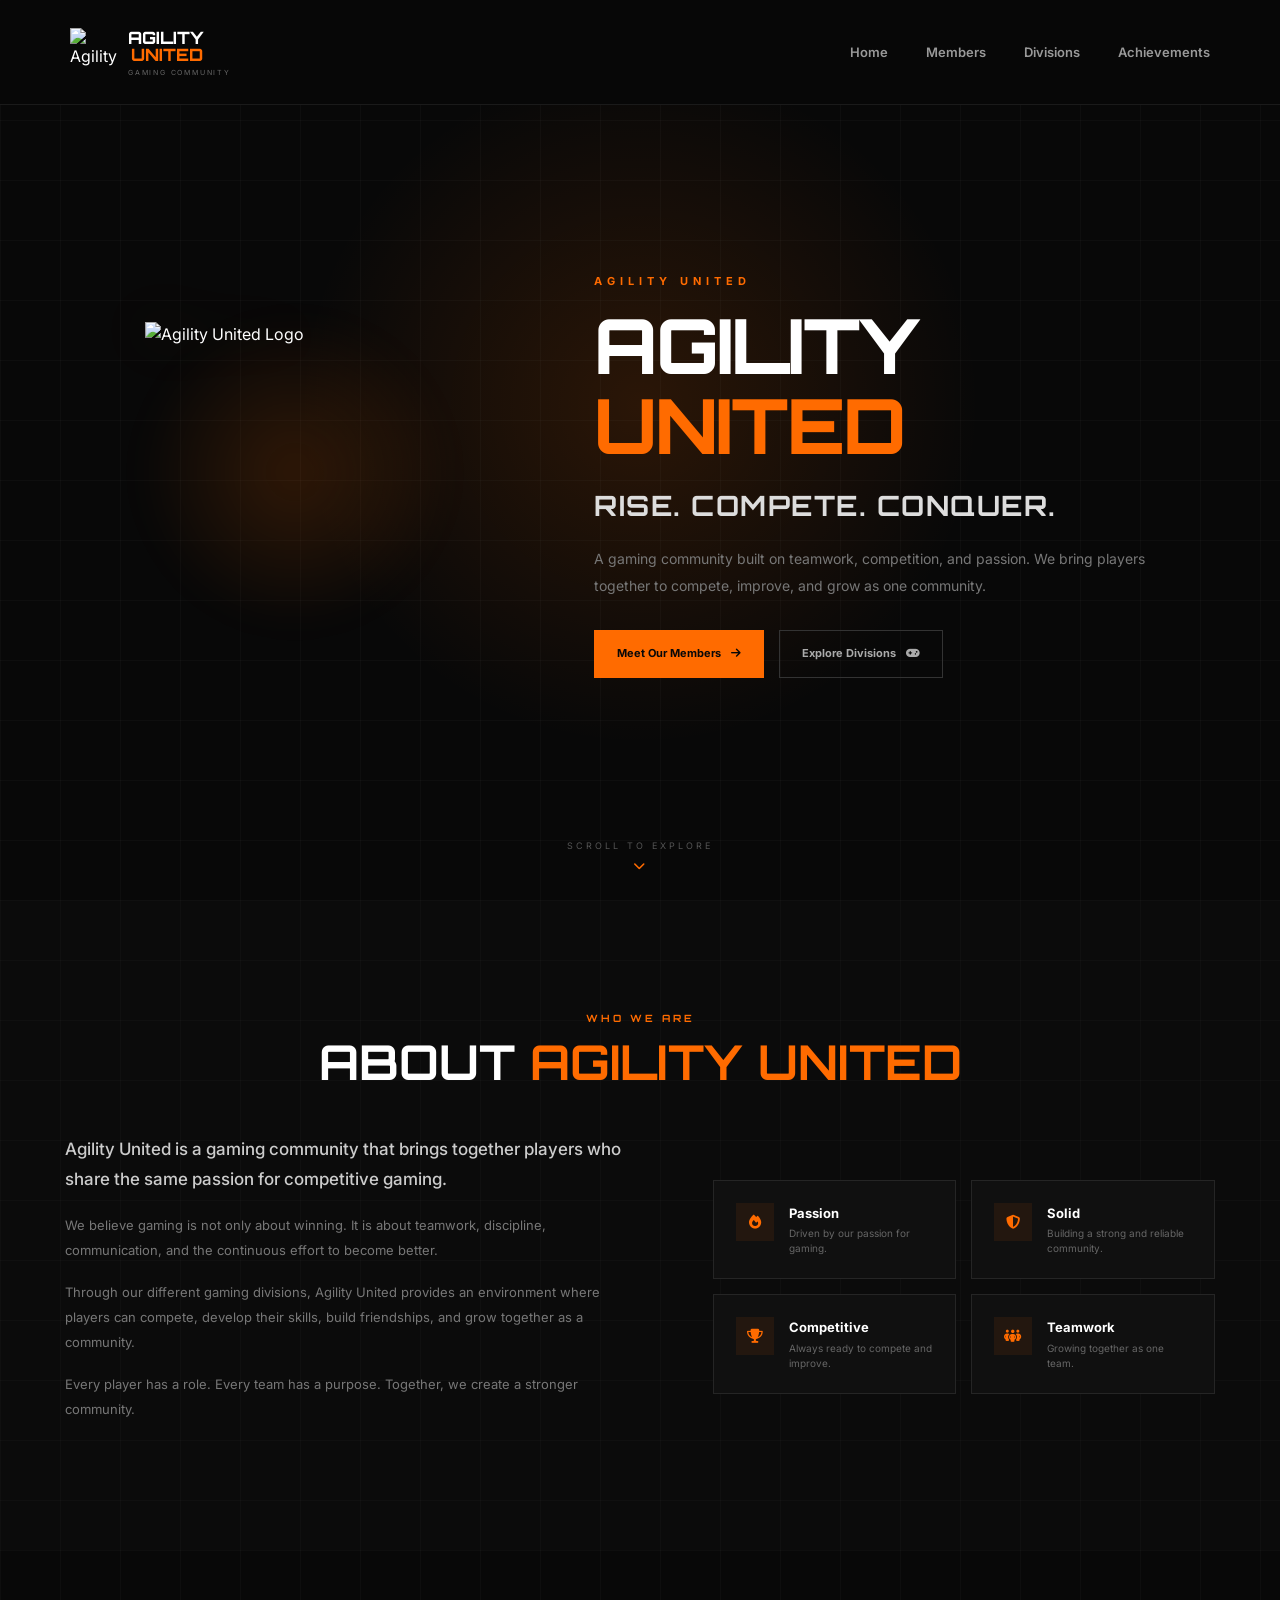
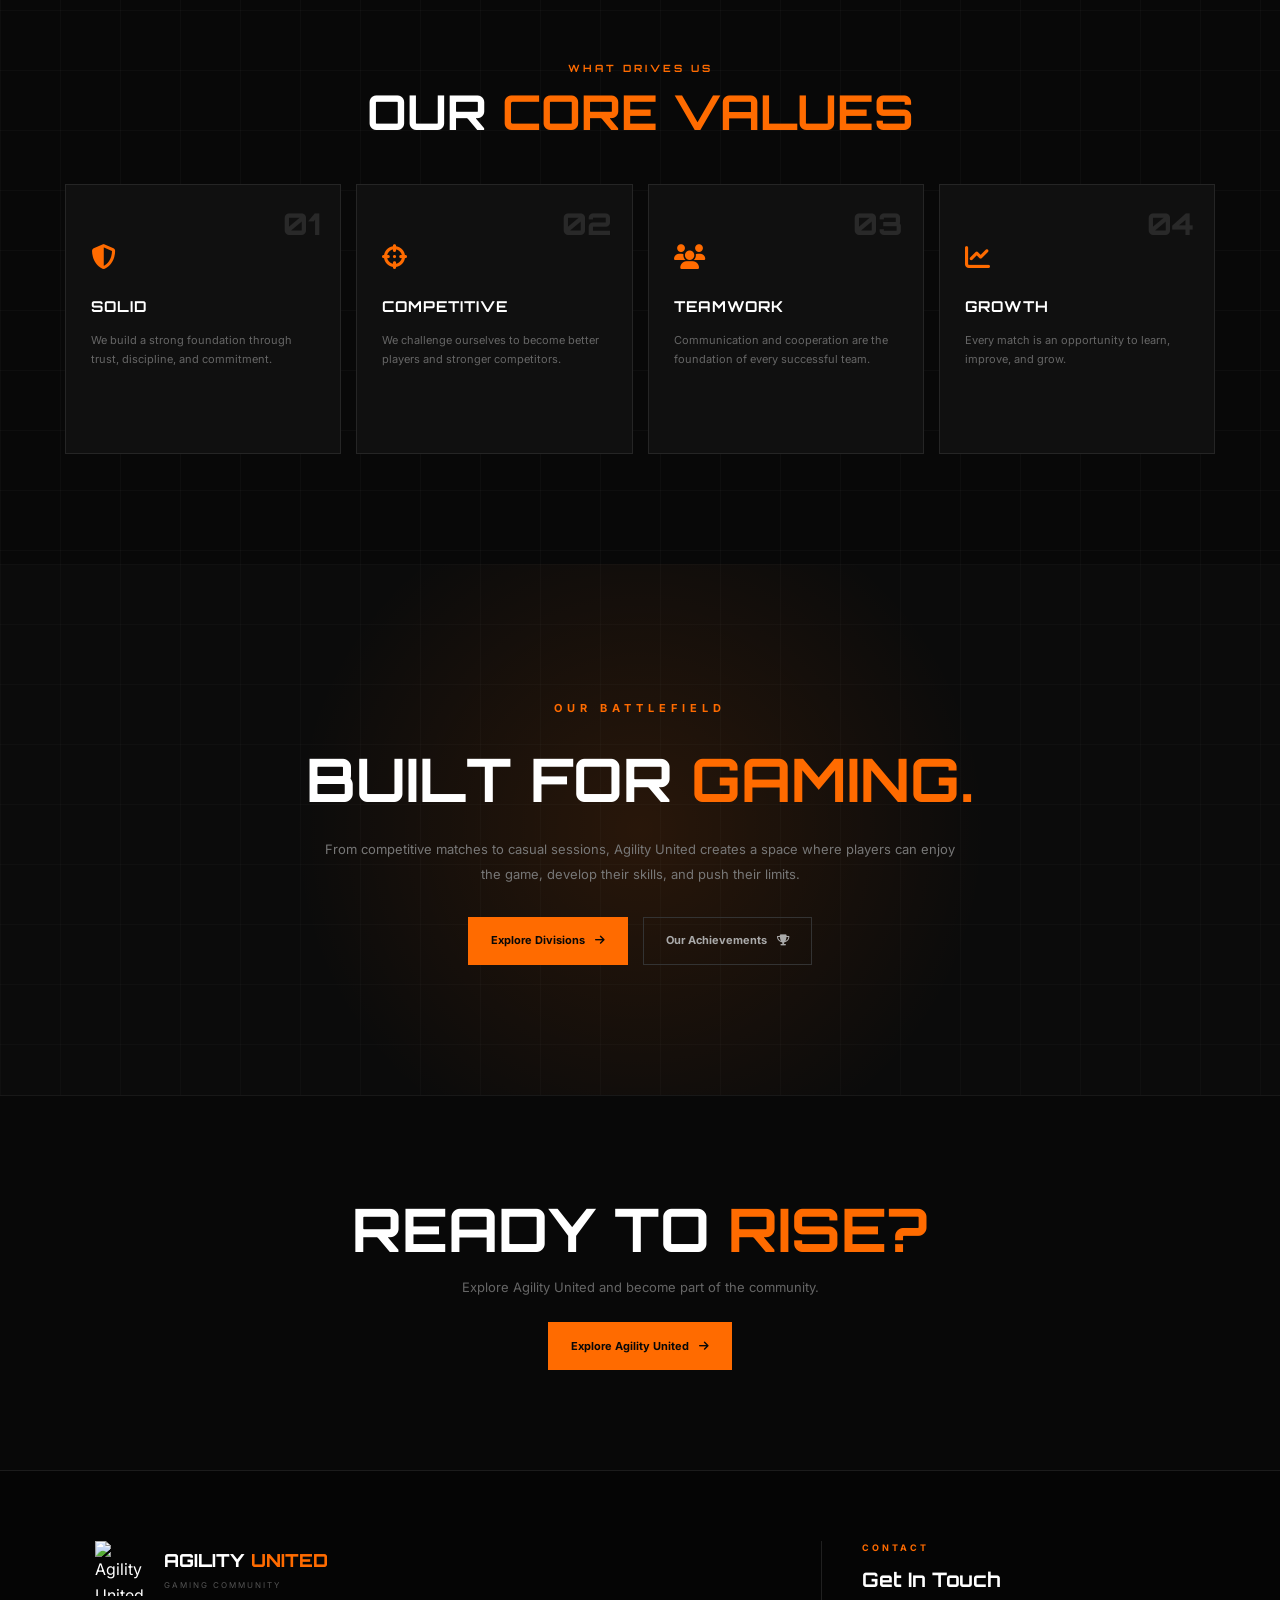
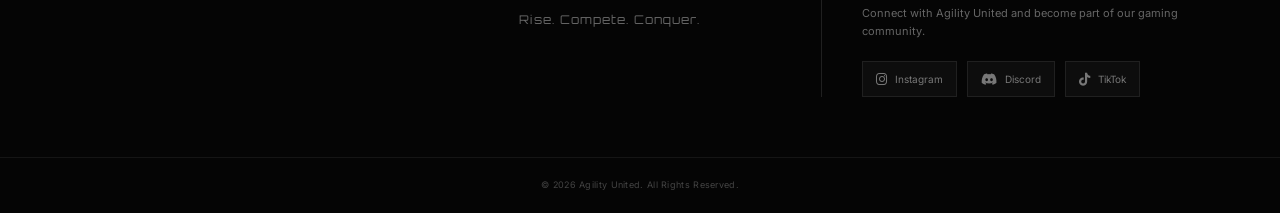
==== commit bd47e851: "Update index.html" ====
--- a/index.html
+++ b/index.html
@@ -2,7 +2,6 @@
 <html lang="en">
 
 <head>
-
     <meta charset="UTF-8">
 
     <meta
@@ -10,38 +9,31 @@
         content="width=device-width, initial-scale=1.0"
     >
 
-    <title>FlashPeak | Agility United States</title>
-
+    <title>Agility United | Gaming Community</title>
 
     <!-- Font Awesome -->
-
     <link
         rel="stylesheet"
         href="https://cdnjs.cloudflare.com/ajax/libs/font-awesome/6.5.2/css/all.min.css"
     >
 
-
     <!-- CSS -->
-
     <link
         rel="stylesheet"
         href="style.css"
     >
-
 </head>
 
 
 <body>
 
-
-    <!-- ==============================
+    <!-- =====================================
          NAVBAR
-    ============================== -->
+    ====================================== -->
 
     <header class="navbar">
 
         <div class="nav-container">
-
 
             <!-- LOGO -->
 
@@ -52,22 +44,22 @@
 
                 <img
                     src="assets/logo.png"
-                    alt="FlashPeak Logo"
+                    alt="Agility United Logo"
                 >
 
                 <div class="logo-text">
 
-                    <span>FLASH</span>
-                    <strong>PEAK</strong>
+                    <span>AGILITY</span>
+
+                    <strong>UNITED</strong>
 
                     <small>
-                        AGILITY UNITED STATES
+                        GAMING COMMUNITY
                     </small>
 
                 </div>
 
             </a>
-
 
 
             <!-- NAVIGATION -->
@@ -105,16 +97,7 @@
                     Achievements
                 </a>
 
-
-                <a
-                    href="about.html"
-                    class="nav-link"
-                >
-                    About Us
-                </a>
-
             </nav>
-
 
 
             <!-- MOBILE MENU -->
@@ -128,22 +111,27 @@
 
             </button>
 
-
         </div>
 
     </header>
 
 
 
-    <!-- ==============================
-         HERO
-    ============================== -->
+    <!-- =====================================
+         MAIN CONTENT
+    ====================================== -->
 
     <main>
 
 
-        <section class="home-section">
-
+        <!-- =====================================
+             HERO
+        ====================================== -->
+
+        <section
+            class="home-section"
+            id="home"
+        >
 
             <div class="home-overlay"></div>
 
@@ -157,7 +145,7 @@
 
                     <img
                         src="assets/logo.png"
-                        alt="FlashPeak Logo"
+                        alt="Agility United Logo"
                     >
 
                 </div>
@@ -168,50 +156,40 @@
 
                 <div class="home-content">
 
-
                     <span class="home-label">
-
-                        AGILITY UNITED STATES
-
+                        AGILITY UNITED
                     </span>
 
 
                     <h1>
-
-                        FLASH<span>PEAK</span>
-
+                        AGILITY
+                        <span>UNITED</span>
                     </h1>
 
 
                     <h2>
-
                         RISE. COMPETE. CONQUER.
-
                     </h2>
 
 
                     <p>
-
                         A gaming community built on
                         teamwork, competition, and passion.
-                        FlashPeak brings players together
-                        to compete, improve, and create
-                        something greater.
-
+                        We bring players together to compete,
+                        improve, and grow as one community.
                     </p>
 
 
-
-                    <!-- BUTTON -->
+                    <!-- BUTTONS -->
 
                     <div class="home-buttons">
 
                         <a
-                            href="about.html"
+                            href="members.html"
                             class="btn btn-primary"
                         >
 
-                            About Us
+                            Meet Our Members
 
                             <i class="fa-solid fa-arrow-right"></i>
 
@@ -219,27 +197,24 @@
 
 
                         <a
-                            href="members.html"
+                            href="divisions.html"
                             class="btn btn-outline"
                         >
 
-                            <i class="fa-solid fa-users"></i>
-
-                            Meet Our Members
+                            Explore Divisions
+
+                            <i class="fa-solid fa-gamepad"></i>
 
                         </a>
 
                     </div>
 
-
-                </div>
-
+                </div>
 
             </div>
 
 
-
-            <!-- SCROLL -->
+            <!-- SCROLL INDICATOR -->
 
             <div class="scroll-indicator">
 
@@ -251,129 +226,224 @@
 
             </div>
 
-
         </section>
 
 
 
-        <!-- ==============================
+        <!-- =====================================
              ABOUT US
-        ============================== -->
-
- <section class="home-about">
-
-    <div class="section-container">
-
-        <div class="section-heading">
-
-            <span>
-                WHO WE ARE
-            </span>
-
-            <h2>
-                ABOUT <strong>AGILITY UNITED</strong>
-            </h2>
-
-        </div>
-
-        <div class="about-grid">
-
-            <div class="about-content">
-
-                <p class="about-lead">
-                    Agility United is a gaming community
-                    built on teamwork, competition,
-                    discipline, and passion.
-                </p>
-
-                <p>
-                    We bring together players who share
-                    the same passion for competitive gaming
-                    and create an environment where every
-                    member can develop their skills.
-                </p>
-
-                <p>
-                    Through our different gaming divisions,
-                    members can compete, build teamwork,
-                    and grow together as one community.
-                </p>
+        ====================================== -->
+
+        <section
+            class="home-about"
+            id="about"
+        >
+
+            <div class="section-container">
+
+
+                <!-- SECTION HEADING -->
+
+                <div class="section-heading">
+
+                    <span>
+                        WHO WE ARE
+                    </span>
+
+                    <h2>
+                        ABOUT
+                        <strong>AGILITY UNITED</strong>
+                    </h2>
+
+                </div>
+
+
+
+                <!-- ABOUT CONTENT -->
+
+                <div class="about-grid">
+
+
+                    <!-- TEXT -->
+
+                    <div class="about-content">
+
+                        <p class="about-lead">
+
+                            Agility United is a gaming community
+                            that brings together players who share
+                            the same passion for competitive gaming.
+
+                        </p>
+
+
+                        <p>
+
+                            We believe gaming is not only about
+                            winning. It is about teamwork,
+                            discipline, communication, and the
+                            continuous effort to become better.
+
+                        </p>
+
+
+                        <p>
+
+                            Through our different gaming divisions,
+                            Agility United provides an environment
+                            where players can compete, develop
+                            their skills, build friendships, and
+                            grow together as a community.
+
+                        </p>
+
+
+                        <p>
+
+                            Every player has a role. Every team
+                            has a purpose. Together, we create
+                            a stronger community.
+
+                        </p>
+
+                    </div>
+
+
+
+                    <!-- HIGHLIGHTS -->
+
+                    <div class="about-highlights">
+
+
+                        <!-- PASSION -->
+
+                        <div class="highlight-item">
+
+                            <div class="highlight-icon">
+
+                                <i class="fa-solid fa-fire"></i>
+
+                            </div>
+
+                            <div>
+
+                                <h3>
+                                    Passion
+                                </h3>
+
+                                <p>
+                                    Driven by our passion
+                                    for gaming.
+                                </p>
+
+                            </div>
+
+                        </div>
+
+
+
+                        <!-- SOLID -->
+
+                        <div class="highlight-item">
+
+                            <div class="highlight-icon">
+
+                                <i class="fa-solid fa-shield-halved"></i>
+
+                            </div>
+
+                            <div>
+
+                                <h3>
+                                    Solid
+                                </h3>
+
+                                <p>
+                                    Building a strong and
+                                    reliable community.
+                                </p>
+
+                            </div>
+
+                        </div>
+
+
+
+                        <!-- COMPETITIVE -->
+
+                        <div class="highlight-item">
+
+                            <div class="highlight-icon">
+
+                                <i class="fa-solid fa-trophy"></i>
+
+                            </div>
+
+                            <div>
+
+                                <h3>
+                                    Competitive
+                                </h3>
+
+                                <p>
+                                    Always ready to compete
+                                    and improve.
+                                </p>
+
+                            </div>
+
+                        </div>
+
+
+
+                        <!-- TEAMWORK -->
+
+                        <div class="highlight-item">
+
+                            <div class="highlight-icon">
+
+                                <i class="fa-solid fa-people-group"></i>
+
+                            </div>
+
+                            <div>
+
+                                <h3>
+                                    Teamwork
+                                </h3>
+
+                                <p>
+                                    Growing together as
+                                    one team.
+                                </p>
+
+                            </div>
+
+                        </div>
+
+                    </div>
+
+                </div>
 
             </div>
 
-            <div class="about-highlights">
-
-                <div class="highlight-item">
-                    <div class="highlight-icon">
-                        <i class="fa-solid fa-fire"></i>
-                    </div>
-
-                    <div>
-                        <h3>Passion</h3>
-                        <p>
-                            Driven by our passion for gaming.
-                        </p>
-                    </div>
-                </div>
-
-                <div class="highlight-item">
-                    <div class="highlight-icon">
-                        <i class="fa-solid fa-shield-halved"></i>
-                    </div>
-
-                    <div>
-                        <h3>Solid</h3>
-                        <p>
-                            Building a strong community.
-                        </p>
-                    </div>
-                </div>
-
-                <div class="highlight-item">
-                    <div class="highlight-icon">
-                        <i class="fa-solid fa-trophy"></i>
-                    </div>
-
-                    <div>
-                        <h3>Competitive</h3>
-                        <p>
-                            Always ready to compete.
-                        </p>
-                    </div>
-                </div>
-
-                <div class="highlight-item">
-                    <div class="highlight-icon">
-                        <i class="fa-solid fa-people-group"></i>
-                    </div>
-
-                    <div>
-                        <h3>Teamwork</h3>
-                        <p>
-                            Growing together as one team.
-                        </p>
-                    </div>
-                </div>
-
-            </div>
-
-        </div>
-
-    </div>
-
-</section>
-
-
-
-        <!-- ==============================
+        </section>
+
+
+
+        <!-- =====================================
              OUR VALUES
-        ============================== -->
-
-        <section class="values-section">
-
+        ====================================== -->
+
+        <section
+            class="values-section"
+            id="values"
+        >
 
             <div class="section-container">
 
+
+                <!-- SECTION HEADING -->
 
                 <div class="section-heading">
 
@@ -382,17 +452,20 @@
                     </span>
 
                     <h2>
-                        OUR <strong>CORE</strong>
+                        OUR
+                        <strong>CORE VALUES</strong>
                     </h2>
 
                 </div>
 
 
 
+                <!-- VALUES GRID -->
+
                 <div class="values-grid">
 
 
-                    <!-- SOLID -->
+                    <!-- VALUE 01 -->
 
                     <div class="value-card">
 
@@ -407,18 +480,16 @@
                         </h3>
 
                         <p>
-
                             We build a strong foundation
                             through trust, discipline,
                             and commitment.
-
                         </p>
 
                     </div>
 
 
 
-                    <!-- COMPETITIVE -->
+                    <!-- VALUE 02 -->
 
                     <div class="value-card">
 
@@ -433,18 +504,16 @@
                         </h3>
 
                         <p>
-
                             We challenge ourselves to
                             become better players and
                             stronger competitors.
-
                         </p>
 
                     </div>
 
 
 
-                    <!-- TEAMWORK -->
+                    <!-- VALUE 03 -->
 
                     <div class="value-card">
 
@@ -459,18 +528,16 @@
                         </h3>
 
                         <p>
-
                             Communication and cooperation
                             are the foundation of every
                             successful team.
-
                         </p>
 
                     </div>
 
 
 
-                    <!-- GROWTH -->
+                    <!-- VALUE 04 -->
 
                     <div class="value-card">
 
@@ -485,42 +552,36 @@
                         </h3>
 
                         <p>
-
                             Every match is an opportunity
                             to learn, improve, and grow.
-
                         </p>
 
                     </div>
 
-
-                </div>
-
+                </div>
 
             </div>
 
-
         </section>
 
 
 
-        <!-- ==============================
+        <!-- =====================================
              GAMING
-        ============================== -->
-
-        <section class="gaming-section">
-
+        ====================================== -->
+
+        <section
+            class="gaming-section"
+            id="gaming"
+        >
 
             <div class="section-container">
 
-
                 <div class="gaming-content">
 
 
                     <span class="home-label">
-
                         OUR BATTLEFIELD
-
                     </span>
 
 
@@ -534,13 +595,16 @@
 
                     <p>
 
-                        From competitive matches to
-                        casual sessions, FlashPeak creates
-                        a space where players can enjoy
-                        the game while pushing their limits.
+                        From competitive matches to casual
+                        sessions, Agility United creates a
+                        space where players can enjoy the game,
+                        develop their skills, and push their
+                        limits.
 
                     </p>
 
+
+                    <!-- BUTTONS -->
 
                     <div class="gaming-buttons">
 
@@ -563,27 +627,25 @@
 
                             Our Achievements
 
+                            <i class="fa-solid fa-trophy"></i>
+
                         </a>
 
                     </div>
 
-
-                </div>
-
+                </div>
 
             </div>
 
-
         </section>
 
 
 
-        <!-- ==============================
-             CTA
-        ============================== -->
+        <!-- =====================================
+             CALL TO ACTION
+        ====================================== -->
 
         <section class="home-cta">
-
 
             <div class="section-container">
 
@@ -598,27 +660,25 @@
 
                 <p>
 
-                    Explore FlashPeak and become
-                    part of the community.
+                    Explore Agility United and
+                    become part of the community.
 
                 </p>
 
 
                 <a
-                    href="contact.html"
+                    href="divisions.html"
                     class="btn btn-primary"
                 >
 
-                    Join FlashPeak
+                    Explore Agility United
 
                     <i class="fa-solid fa-arrow-right"></i>
 
                 </a>
 
-
             </div>
 
-
         </section>
 
 
@@ -626,120 +686,169 @@
 
 
 
-   <!-- =====================================
-     FOOTER
-===================================== -->
-
-<footer class="site-footer">
-
-    <div class="footer-container">
-
-        <!-- BRAND -->
-        <div class="footer-brand">
-
-            <img
-                src="assets/logo.png"
-                alt="FlashPeak Logo"
-            >
-
-            <div class="footer-brand-text">
+    <!-- =====================================
+         FOOTER / CONTACT
+    ====================================== -->
+
+    <footer class="site-footer">
+
+
+        <div class="footer-container">
+
+
+            <!-- BRAND -->
+
+            <div class="footer-brand">
+
+                <img
+                    src="assets/logo.png"
+                    alt="Agility United Logo"
+                >
+
+
+                <div class="footer-brand-text">
+
+                    <h3>
+                        AGILITY
+                        <span>UNITED</span>
+                    </h3>
+
+                    <p>
+                        GAMING COMMUNITY
+                    </p>
+
+                </div>
+
+            </div>
+
+
+
+            <!-- TAGLINE -->
+
+            <div class="footer-tagline">
+
+                <p>
+                    Rise. Compete. Conquer.
+                </p>
+
+            </div>
+
+
+
+            <!-- CONTACT -->
+
+            <div class="footer-contact">
+
+
+                <span class="footer-label">
+                    CONTACT
+                </span>
+
 
                 <h3>
-                    FLASH<span>PEAK</span>
+                    Get In Touch
                 </h3>
 
+
                 <p>
-                    AGILITY UNITED STATES
+
+                    Connect with Agility United
+                    and become part of our
+                    gaming community.
+
                 </p>
 
+
+
+                <div class="contact-links">
+
+
+                    <!-- INSTAGRAM -->
+
+                    <a
+                        href="#"
+                        target="_blank"
+                        rel="noopener noreferrer"
+                        aria-label="Instagram"
+                    >
+
+                        <i class="fa-brands fa-instagram"></i>
+
+                        <span>
+                            Instagram
+                        </span>
+
+                    </a>
+
+
+
+                    <!-- DISCORD -->
+
+                    <a
+                        href="#"
+                        target="_blank"
+                        rel="noopener noreferrer"
+                        aria-label="Discord"
+                    >
+
+                        <i class="fa-brands fa-discord"></i>
+
+                        <span>
+                            Discord
+                        </span>
+
+                    </a>
+
+
+
+                    <!-- TIKTOK -->
+
+                    <a
+                        href="#"
+                        target="_blank"
+                        rel="noopener noreferrer"
+                        aria-label="TikTok"
+                    >
+
+                        <i class="fa-brands fa-tiktok"></i>
+
+                        <span>
+                            TikTok
+                        </span>
+
+                    </a>
+
+
+                </div>
+
             </div>
 
+
         </div>
 
 
-        <!-- TAGLINE -->
-        <div class="footer-tagline">
+
+        <!-- COPYRIGHT -->
+
+        <div class="footer-bottom">
 
             <p>
-                Rise. Compete. Conquer.
+
+                © 2026 Agility United.
+                All Rights Reserved.
+
             </p>
 
         </div>
 
 
-        <!-- CONTACT -->
-        <div class="footer-contact">
-
-            <span class="footer-label">
-                CONTACT
-            </span>
-
-            <h3>
-                Get In Touch
-            </h3>
-
-            <p>
-                Connect with FlashPeak and be part
-                of our gaming community.
-            </p>
-
-
-            <div class="contact-links">
-
-                <!-- INSTAGRAM -->
-                <a
-                    href="#"
-                    target="_blank"
-                    aria-label="Instagram"
-                >
-                    <i class="fa-brands fa-instagram"></i>
-                    <span>Instagram</span>
-                </a>
-
-
-                <!-- DISCORD -->
-                <a
-                    href="#"
-                    target="_blank"
-                    aria-label="Discord"
-                >
-                    <i class="fa-brands fa-discord"></i>
-                    <span>Discord</span>
-                </a>
-
-
-                <!-- TIKTOK -->
-                <a
-                    href="#"
-                    target="_blank"
-                    aria-label="TikTok"
-                >
-                    <i class="fa-brands fa-tiktok"></i>
-                    <span>TikTok</span>
-                </a>
-
-            </div>
-
-        </div>
-
-    </div>
-
-
-    <!-- COPYRIGHT -->
-
-    <div class="footer-bottom">
-
-        <p>
-            © 2026 FlashPeak — Agility United States.
-            All Rights Reserved.
-        </p>
-
-    </div>
-
-</footer>
-
-
-    <!-- JAVASCRIPT -->
+    </footer>
+
+
+
+    <!-- =====================================
+         JAVASCRIPT
+    ====================================== -->
 
     <script src="script.js"></script>
 
--- a/style.css
+++ b/style.css
@@ -3171,3 +3171,939 @@
     }
 
 }
+/* =====================================
+   AGILITY UNITED
+   DIVISIONS PAGE
+===================================== */
+
+.division-hero {
+    min-height: 55vh;
+    position: relative;
+
+    display: flex;
+    align-items: center;
+    justify-content: center;
+
+    text-align: center;
+
+    padding: 150px 25px 90px;
+
+    background:
+        linear-gradient(
+            rgba(8, 8, 8, 0.78),
+            rgba(8, 8, 8, 0.96)
+        ),
+        radial-gradient(
+            circle at center,
+            rgba(255, 107, 0, 0.18),
+            transparent 55%
+        );
+
+    overflow: hidden;
+}
+
+
+/* GRID EFFECT */
+
+.division-hero::before {
+    content: "";
+
+    position: absolute;
+    inset: 0;
+
+    background-image:
+        linear-gradient(
+            rgba(255,255,255,0.035) 1px,
+            transparent 1px
+        ),
+        linear-gradient(
+            90deg,
+            rgba(255,255,255,0.035) 1px,
+            transparent 1px
+        );
+
+    background-size: 45px 45px;
+
+    opacity: 0.45;
+
+    pointer-events: none;
+}
+
+
+.division-hero-overlay {
+    position: absolute;
+    inset: 0;
+
+    background:
+        radial-gradient(
+            circle at center,
+            rgba(255,107,0,0.14),
+            transparent 50%
+        );
+
+    pointer-events: none;
+}
+
+
+.division-hero-content {
+    position: relative;
+
+    max-width: 800px;
+
+    z-index: 2;
+}
+
+
+.division-eyebrow {
+    display: inline-block;
+
+    margin-bottom: 18px;
+
+    color: var(--orange);
+
+    font-family: "Orbitron", sans-serif;
+
+    font-size: 11px;
+    font-weight: 700;
+
+    letter-spacing: 4px;
+}
+
+
+.division-hero h1 {
+    margin: 0;
+
+    font-family: "Orbitron", sans-serif;
+
+    font-size: clamp(42px, 7vw, 82px);
+
+    font-weight: 800;
+
+    line-height: 1.05;
+
+    letter-spacing: 2px;
+}
+
+
+.division-hero h1 span {
+    color: var(--orange);
+}
+
+
+.division-hero p {
+    max-width: 650px;
+
+    margin: 25px auto 0;
+
+    color: #858585;
+
+    font-size: 14px;
+
+    line-height: 1.8;
+}
+
+
+
+/* =====================================
+   CONTAINER
+===================================== */
+
+.division-container {
+    width: min(1150px, calc(100% - 50px));
+
+    margin: auto;
+}
+
+
+
+/* =====================================
+   SECTION HEADING
+===================================== */
+
+.club-leader-section,
+.teams-section {
+    padding: 100px 0;
+}
+
+
+.club-leader-section {
+    background: #0b0b0b;
+}
+
+
+.teams-section {
+    background: #080808;
+}
+
+
+.section-heading {
+    margin-bottom: 45px;
+}
+
+
+.section-heading > span {
+    display: block;
+
+    margin-bottom: 10px;
+
+    color: var(--orange);
+
+    font-family: "Orbitron", sans-serif;
+
+    font-size: 10px;
+    font-weight: 700;
+
+    letter-spacing: 3px;
+}
+
+
+.section-heading h2 {
+    margin: 0;
+
+    font-family: "Orbitron", sans-serif;
+
+    font-size: clamp(30px, 4vw, 48px);
+
+    line-height: 1.1;
+}
+
+
+.section-heading h2 strong {
+    color: var(--orange);
+}
+
+
+.section-heading p {
+    max-width: 600px;
+
+    margin-top: 15px;
+
+    color: #666;
+
+    font-size: 13px;
+
+    line-height: 1.8;
+}
+
+
+
+/* =====================================
+   CLUB LEADER
+===================================== */
+
+.club-leader-card {
+    position: relative;
+
+    display: grid;
+
+    grid-template-columns:
+        60px
+        75px
+        1fr
+        auto;
+
+    align-items: center;
+
+    gap: 25px;
+
+    min-height: 170px;
+
+    padding: 30px 35px;
+
+    background:
+        linear-gradient(
+            135deg,
+            #151515,
+            #0d0d0d
+        );
+
+    border: 1px solid #292929;
+
+    overflow: hidden;
+
+    transition:
+        transform 0.3s ease,
+        border-color 0.3s ease,
+        box-shadow 0.3s ease;
+}
+
+
+.club-leader-card::before {
+    content: "";
+
+    position: absolute;
+
+    left: 0;
+    top: 0;
+    bottom: 0;
+
+    width: 3px;
+
+    background: var(--orange);
+}
+
+
+.club-leader-card::after {
+    content: "";
+
+    position: absolute;
+
+    width: 250px;
+    height: 250px;
+
+    right: -100px;
+    top: -120px;
+
+    background: rgba(255,107,0,0.08);
+
+    border-radius: 50%;
+
+    pointer-events: none;
+}
+
+
+.club-leader-card:hover {
+    transform: translateY(-5px);
+
+    border-color: rgba(255,107,0,0.45);
+
+    box-shadow:
+        0 15px 40px rgba(0,0,0,0.35),
+        0 0 35px rgba(255,107,0,0.06);
+}
+
+
+.leader-number {
+    font-family: "Orbitron", sans-serif;
+
+    font-size: 14px;
+
+    color: #444;
+}
+
+
+.leader-icon {
+    width: 68px;
+    height: 68px;
+
+    display: flex;
+    align-items: center;
+    justify-content: center;
+
+    border: 1px solid rgba(255,107,0,0.35);
+
+    background: rgba(255,107,0,0.06);
+
+    color: var(--orange);
+
+    font-size: 22px;
+}
+
+
+.leader-main {
+    position: relative;
+
+    z-index: 2;
+}
+
+
+.leader-label {
+    display: block;
+
+    margin-bottom: 7px;
+
+    color: var(--orange);
+
+    font-family: "Orbitron", sans-serif;
+
+    font-size: 9px;
+
+    font-weight: 700;
+
+    letter-spacing: 2px;
+}
+
+
+.leader-main h3 {
+    margin: 0;
+
+    font-family: "Orbitron", sans-serif;
+
+    font-size: 25px;
+
+    letter-spacing: 1px;
+}
+
+
+.leader-main p {
+    margin-top: 4px;
+
+    color: #666;
+
+    font-size: 12px;
+}
+
+
+.leader-info {
+    display: flex;
+
+    align-items: center;
+
+    gap: 35px;
+
+    position: relative;
+
+    z-index: 2;
+}
+
+
+.leader-info-item {
+    display: flex;
+
+    flex-direction: column;
+
+    gap: 7px;
+}
+
+
+.leader-info-item span {
+    color: #555;
+
+    font-size: 9px;
+
+    font-weight: 700;
+
+    letter-spacing: 1.5px;
+}
+
+
+.leader-info-item strong {
+    color: #ddd;
+
+    font-family: "Orbitron", sans-serif;
+
+    font-size: 13px;
+}
+
+
+.role-badge {
+    display: inline-flex;
+
+    align-items: center;
+    justify-content: center;
+
+    min-width: 44px;
+    height: 32px;
+
+    padding: 0 12px;
+
+    border: 1px solid rgba(255,107,0,0.4);
+
+    background: rgba(255,107,0,0.08);
+
+    color: var(--orange);
+
+    font-family: "Orbitron", sans-serif;
+
+    font-size: 10px;
+
+    font-weight: 800;
+
+    letter-spacing: 1px;
+}
+
+
+
+/* =====================================
+   TEAM DIVISIONS
+===================================== */
+
+.division-card {
+    position: relative;
+
+    margin-bottom: 20px;
+
+    padding: 0;
+
+    background: #101010;
+
+    border: 1px solid #222;
+
+    overflow: hidden;
+
+    transition:
+        transform 0.3s ease,
+        border-color 0.3s ease;
+}
+
+
+.division-card:hover {
+    transform: translateY(-4px);
+
+    border-color: #353535;
+}
+
+
+.division-header {
+    display: flex;
+
+    align-items: center;
+    justify-content: space-between;
+
+    padding: 25px 30px;
+
+    border-bottom: 1px solid #202020;
+
+    background:
+        linear-gradient(
+            90deg,
+            rgba(255,107,0,0.055),
+            transparent 55%
+        );
+}
+
+
+.division-number {
+    display: block;
+
+    margin-bottom: 7px;
+
+    color: var(--orange);
+
+    font-family: "Orbitron", sans-serif;
+
+    font-size: 9px;
+
+    font-weight: 700;
+
+    letter-spacing: 2px;
+}
+
+
+.division-header h3 {
+    margin: 0;
+
+    font-family: "Orbitron", sans-serif;
+
+    font-size: 20px;
+
+    letter-spacing: 0.5px;
+}
+
+
+.division-icon {
+    width: 48px;
+    height: 48px;
+
+    display: flex;
+    align-items: center;
+    justify-content: center;
+
+    border: 1px solid #292929;
+
+    color: #555;
+
+    font-size: 16px;
+
+    transition:
+        color 0.3s ease,
+        border-color 0.3s ease;
+}
+
+
+.division-card:hover .division-icon {
+    color: var(--orange);
+
+    border-color: rgba(255,107,0,0.35);
+}
+
+
+.division-leader {
+    padding: 24px 30px;
+}
+
+
+.division-leader-title {
+    display: flex;
+
+    align-items: center;
+
+    gap: 8px;
+
+    margin-bottom: 17px;
+
+    color: #555;
+
+    font-family: "Orbitron", sans-serif;
+
+    font-size: 9px;
+
+    font-weight: 700;
+
+    letter-spacing: 1.5px;
+}
+
+
+.division-leader-title i {
+    color: var(--orange);
+}
+
+
+.leader-profile {
+    display: grid;
+
+    grid-template-columns:
+        52px
+        1fr
+        auto;
+
+    align-items: center;
+
+    gap: 17px;
+}
+
+
+.leader-avatar {
+    width: 52px;
+    height: 52px;
+
+    display: flex;
+    align-items: center;
+    justify-content: center;
+
+    background: #181818;
+
+    border: 1px solid #292929;
+
+    color: #555;
+
+    font-size: 18px;
+}
+
+
+.leader-details h4 {
+    margin: 0 0 4px;
+
+    font-family: "Orbitron", sans-serif;
+
+    font-size: 15px;
+
+    font-weight: 700;
+}
+
+
+.leader-details span {
+    color: #555;
+
+    font-size: 11px;
+}
+
+
+.leader-details strong {
+    color: #888;
+
+    font-weight: 600;
+}
+
+
+
+/* =====================================
+   CTA
+===================================== */
+
+.division-cta {
+    position: relative;
+
+    padding: 100px 25px;
+
+    text-align: center;
+
+    background:
+        radial-gradient(
+            circle at center,
+            rgba(255,107,0,0.11),
+            transparent 50%
+        );
+
+    border-top: 1px solid #171717;
+}
+
+
+.division-cta > div {
+    max-width: 700px;
+
+    margin: auto;
+}
+
+
+.division-cta span {
+    color: var(--orange);
+
+    font-family: "Orbitron", sans-serif;
+
+    font-size: 10px;
+
+    font-weight: 700;
+
+    letter-spacing: 3px;
+}
+
+
+.division-cta h2 {
+    margin-top: 15px;
+
+    font-family: "Orbitron", sans-serif;
+
+    font-size: clamp(25px, 4vw, 42px);
+}
+
+
+.division-cta h2 strong {
+    color: var(--orange);
+}
+
+
+.division-cta p {
+    margin: 12px 0 25px;
+
+    color: #666;
+
+    font-size: 13px;
+}
+
+
+.division-cta-button {
+    display: inline-flex;
+
+    align-items: center;
+
+    gap: 12px;
+
+    padding: 14px 22px;
+
+    background: var(--orange);
+
+    color: #080808;
+
+    font-family: "Orbitron", sans-serif;
+
+    font-size: 10px;
+
+    font-weight: 800;
+
+    letter-spacing: 1px;
+
+    transition:
+        transform 0.25s ease,
+        background 0.25s ease;
+}
+
+
+.division-cta-button:hover {
+    transform: translateY(-3px);
+
+    background: var(--orange-light);
+}
+
+
+.division-cta-button i {
+    font-size: 11px;
+}
+
+
+
+/* =====================================
+   RESPONSIVE
+===================================== */
+
+@media (max-width: 950px) {
+
+    .club-leader-card {
+        grid-template-columns:
+            55px
+            65px
+            1fr;
+    }
+
+
+    .leader-info {
+        grid-column: 3;
+
+        margin-top: 5px;
+    }
+
+}
+
+
+@media (max-width: 750px) {
+
+    .division-hero {
+        min-height: 48vh;
+
+        padding:
+            130px
+            20px
+            70px;
+    }
+
+
+    .division-container {
+        width: min(
+            100% - 35px,
+            600px
+        );
+    }
+
+
+    .club-leader-section,
+    .teams-section {
+        padding: 75px 0;
+    }
+
+
+    .club-leader-card {
+        grid-template-columns:
+            55px
+            1fr;
+
+        gap: 18px;
+
+        padding: 25px;
+    }
+
+
+    .leader-number {
+        display: none;
+    }
+
+
+    .leader-icon {
+        grid-column: 1;
+        grid-row: 1;
+    }
+
+
+    .leader-main {
+        grid-column: 2;
+        grid-row: 1;
+    }
+
+
+    .leader-info {
+        grid-column: 1 / -1;
+
+        padding-top: 20px;
+
+        border-top: 1px solid #222;
+    }
+
+
+    .division-header {
+        padding: 22px;
+    }
+
+
+    .division-leader {
+        padding: 22px;
+    }
+
+}
+
+
+@media (max-width: 500px) {
+
+    .division-hero h1 {
+        font-size: 38px;
+    }
+
+
+    .division-hero p {
+        font-size: 12px;
+    }
+
+
+    .section-heading h2 {
+        font-size: 30px;
+    }
+
+
+    .club-leader-card {
+        display: grid;
+
+        grid-template-columns: 55px 1fr;
+
+        gap: 15px;
+    }
+
+
+    .leader-icon {
+        width: 55px;
+        height: 55px;
+
+        font-size: 18px;
+    }
+
+
+    .leader-main h3 {
+        font-size: 18px;
+    }
+
+
+    .leader-info {
+        display: grid;
+
+        grid-template-columns: 1fr 1fr;
+
+        gap: 20px;
+    }
+
+
+    .division-header h3 {
+        font-size: 16px;
+    }
+
+
+    .division-icon {
+        width: 40px;
+        height: 40px;
+
+        font-size: 13px;
+    }
+
+
+    .leader-profile {
+        grid-template-columns:
+            45px
+            1fr
+            auto;
+
+        gap: 12px;
+    }
+
+
+    .leader-avatar {
+        width: 45px;
+        height: 45px;
+    }
+
+
+    .leader-details h4 {
+        font-size: 12px;
+    }
+
+
+    .leader-details span {
+        font-size: 9px;
+    }
+
+
+    .role-badge {
+        min-width: 38px;
+        height: 29px;
+
+        padding: 0 9px;
+
+        font-size: 9px;
+    }
+
+}
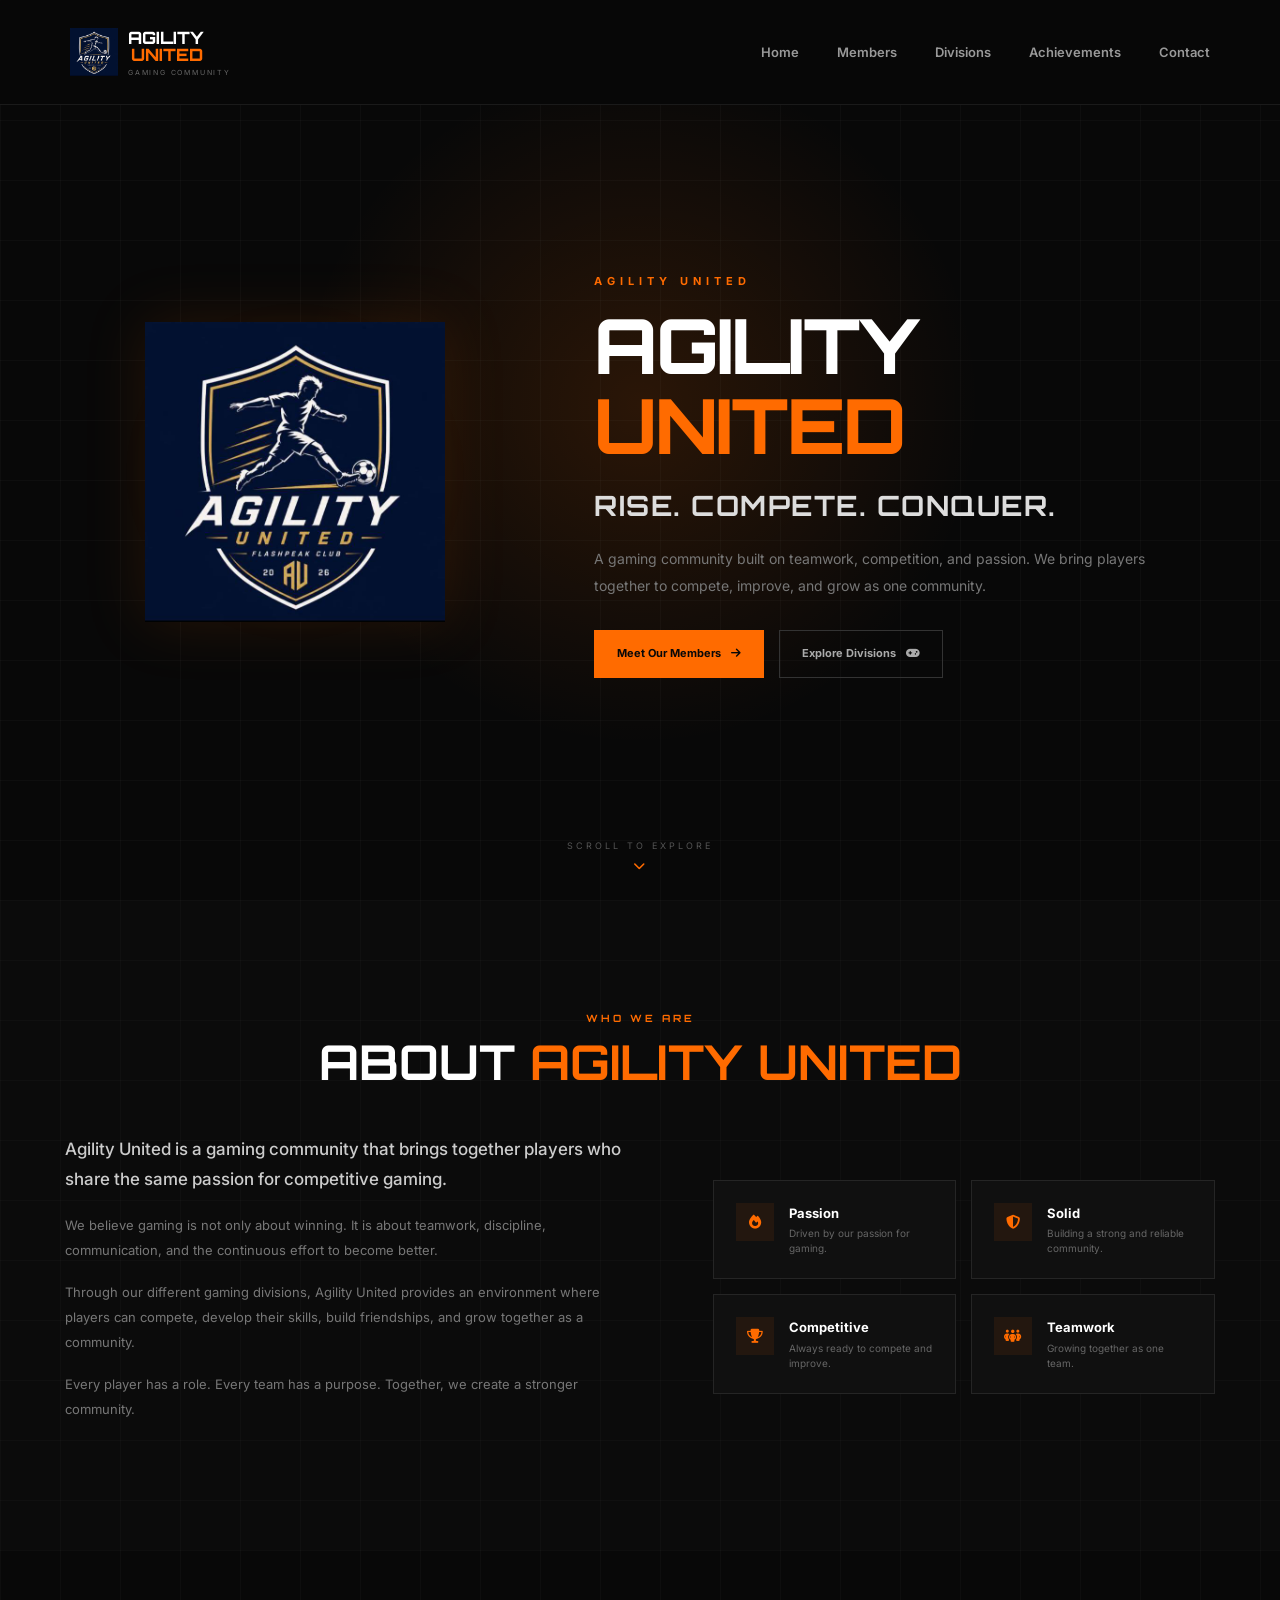
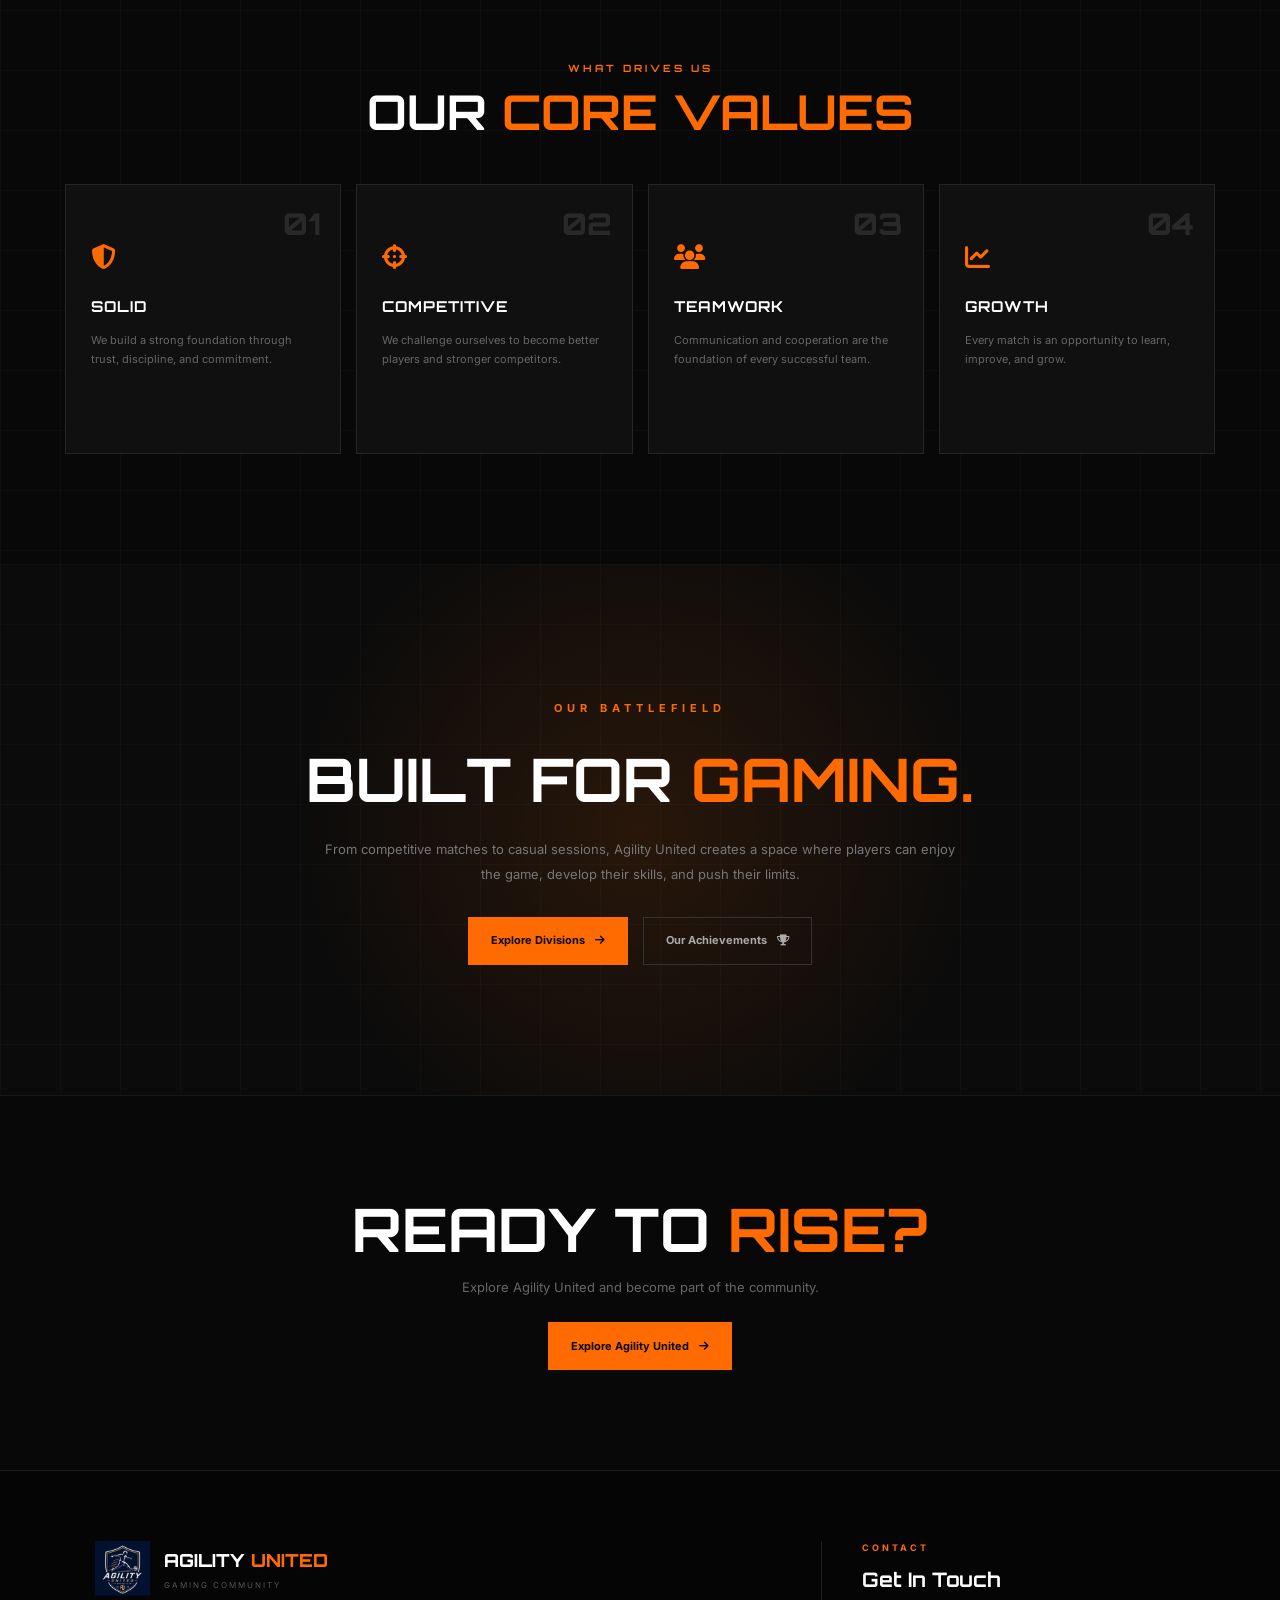
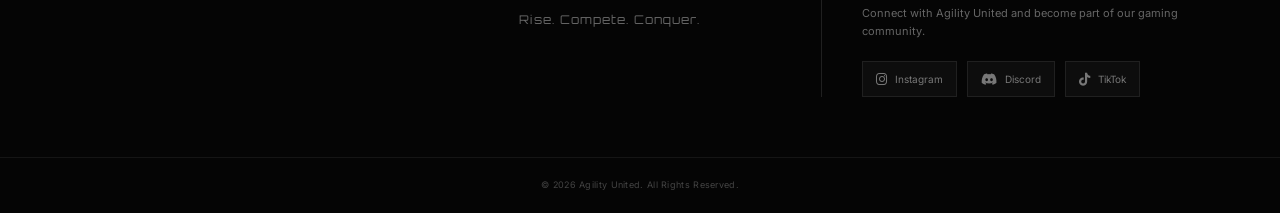
==== commit bc5633b4: "Update index.html" ====
--- a/index.html
+++ b/index.html
@@ -43,7 +43,7 @@
             >
 
                 <img
-                    src="assets/logo.png"
+                    src="assets/logoagility.jpeg"
                     alt="Agility United Logo"
                 >
 
@@ -96,7 +96,12 @@
                 >
                     Achievements
                 </a>
-
+                <a
+                    href="contact.html"
+                    class="nav-link"
+                >
+                    Contact
+                </a>
             </nav>
 
 
@@ -144,7 +149,7 @@
                 <div class="home-logo">
 
                     <img
-                        src="assets/logo.png"
+                        src="assets/logoagility.jpeg"
                         alt="Agility United Logo"
                     >
 
@@ -701,7 +706,7 @@
             <div class="footer-brand">
 
                 <img
-                    src="assets/logo.png"
+                    src="assets/logoagility.jpeg"
                     alt="Agility United Logo"
                 >
 
